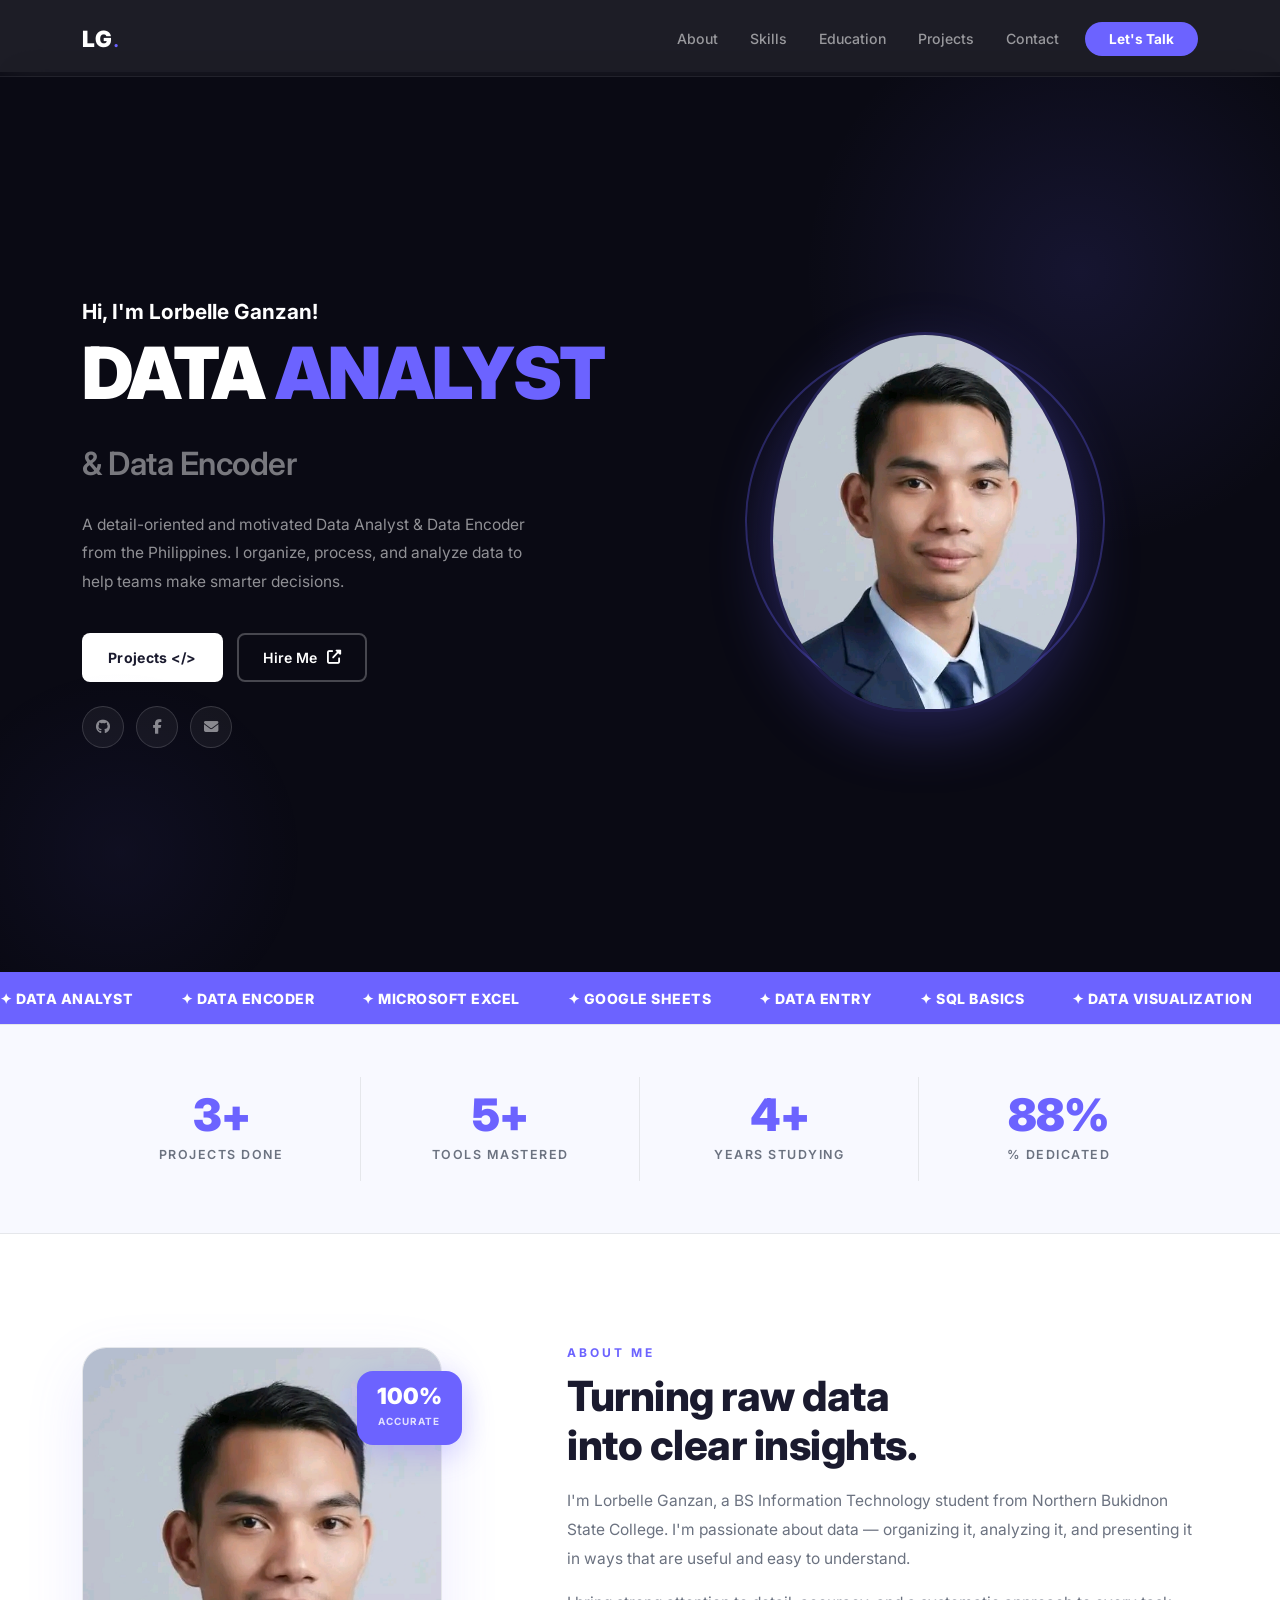
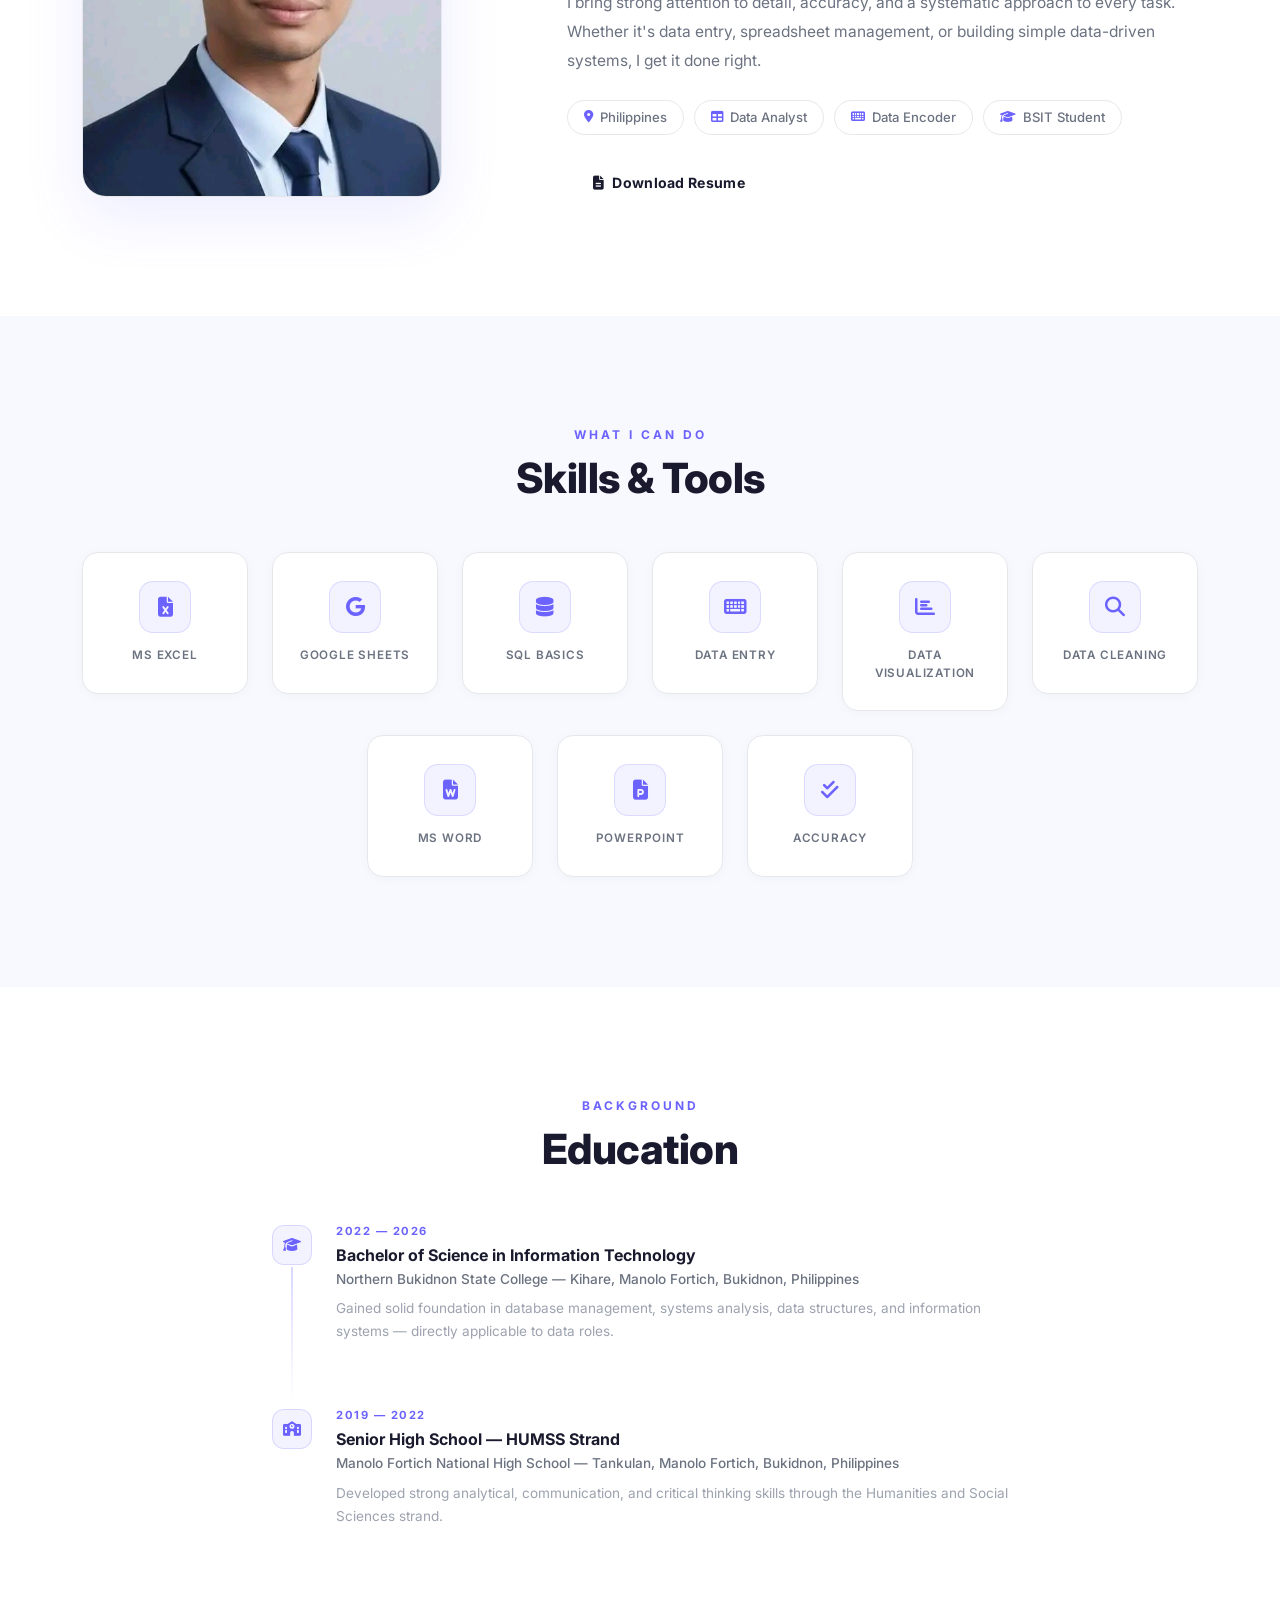
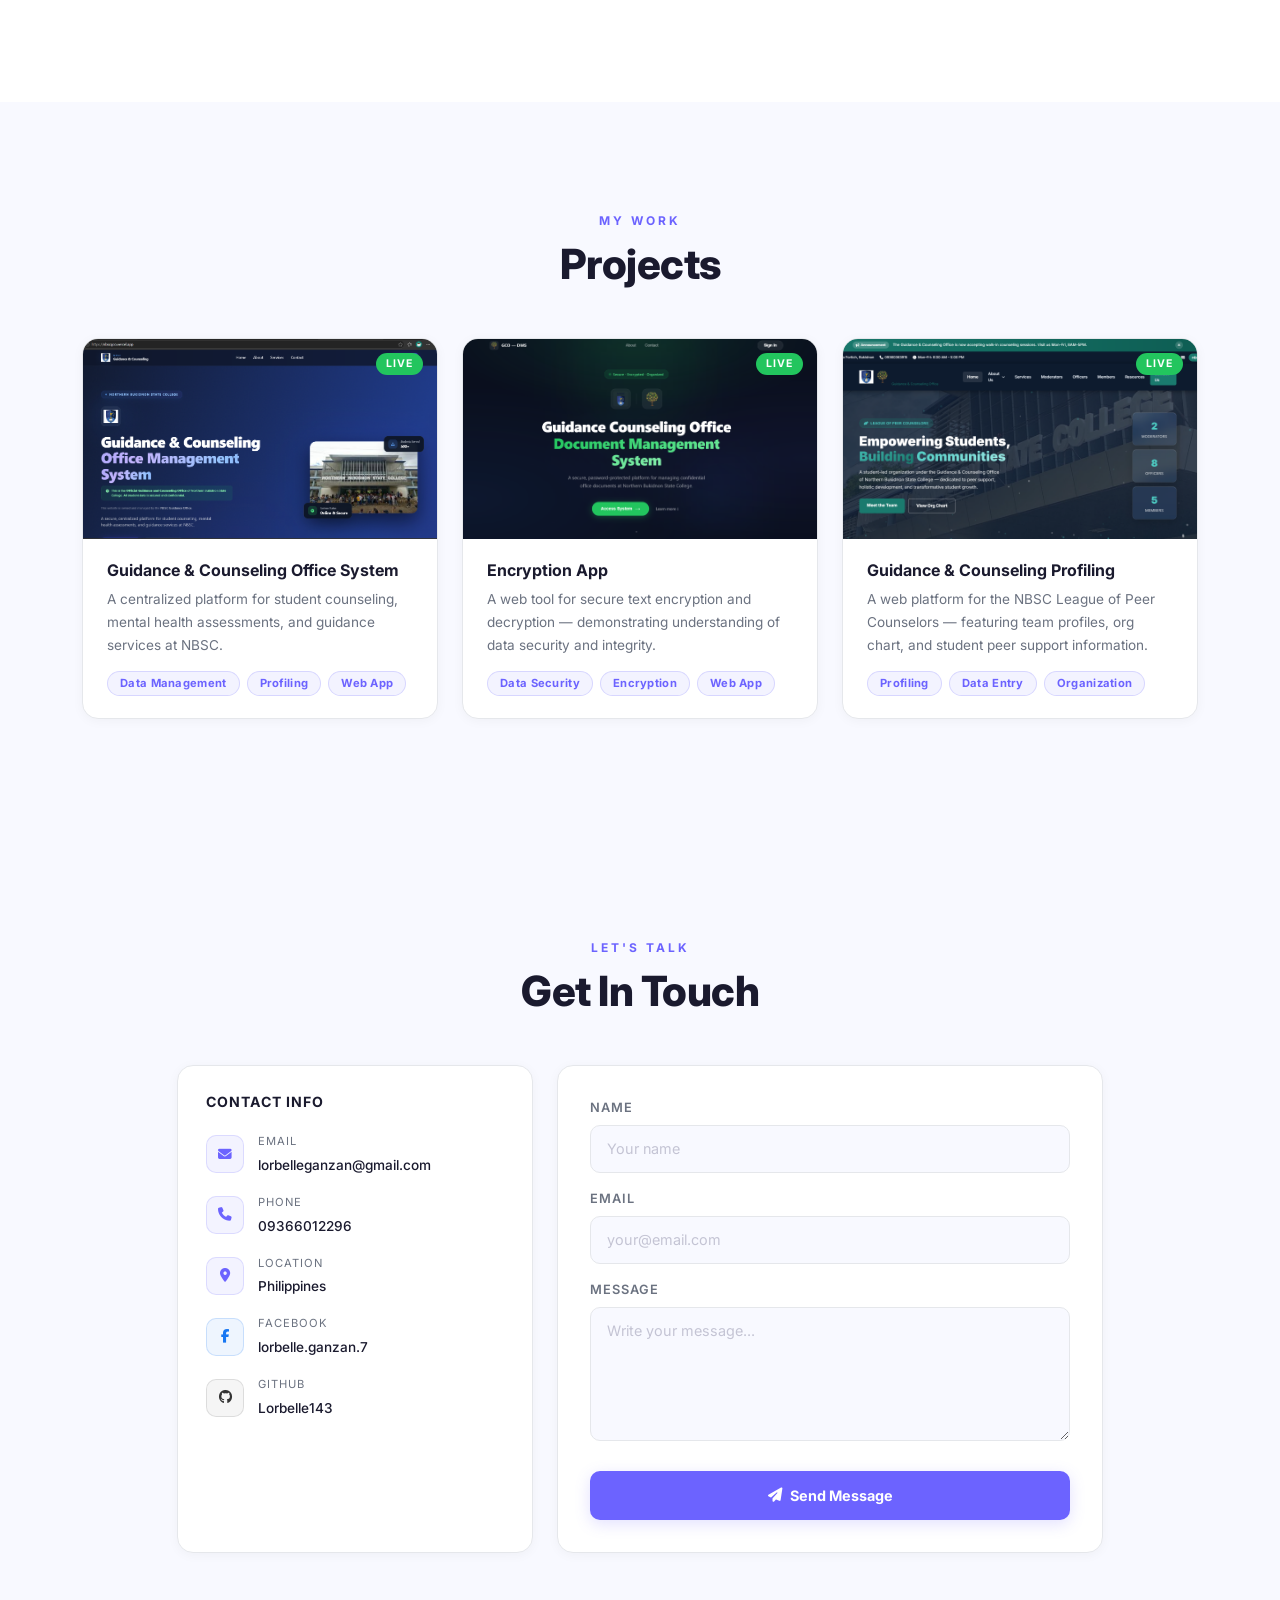
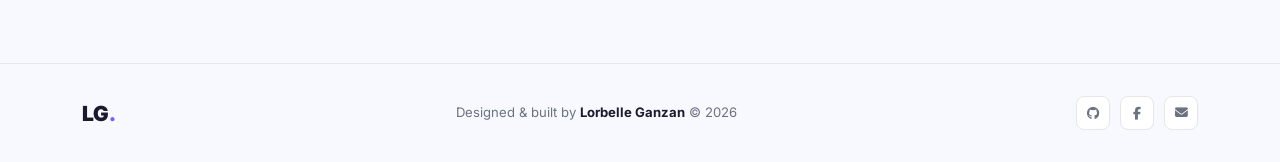
==== index.html @ 13c993ac "fix: add index.html to tracking" ====
<!DOCTYPE html>
<html lang="en">
<head>
  <meta charset="UTF-8">
  <meta name="viewport" content="width=device-width, initial-scale=1.0">
  <title>Lorbelle Ganzan | Data Analyst</title>
  <meta name="description" content="Portfolio of Lorbelle Ganzan — Data Analyst & Data Encoder from the Philippines. Turning raw data into meaningful insights.">

  <!-- OG / Social Preview -->
  <meta property="og:title" content="Lorbelle Ganzan | Data Analyst">
  <meta property="og:description" content="Data Analyst & Data Encoder from the Philippines. Turning raw data into meaningful insights.">
  <meta property="og:image" content="assets/profile.jpg">
  <meta property="og:url" content="https://lorbelleganzan.vercel.app">
  <meta property="og:type" content="website">

  <!-- Favicon -->
  <link rel="icon" type="image/svg+xml" href="assets/favicon.svg">

  <link href="https://cdn.jsdelivr.net/npm/bootstrap@5.3.2/dist/css/bootstrap.min.css" rel="stylesheet">
  <link href="https://unpkg.com/aos@2.3.1/dist/aos.css" rel="stylesheet">
  <link href="https://cdnjs.cloudflare.com/ajax/libs/font-awesome/6.5.0/css/all.min.css" rel="stylesheet">
  <link href="https://fonts.googleapis.com/css2?family=Inter:wght@300;400;500;600;700;800;900&display=swap" rel="stylesheet">
  <link rel="stylesheet" href="css/style.css">
</head>
<body>

<div id="scroll-progress"></div>

<!-- Navbar -->
<nav class="navbar navbar-expand-lg fixed-top">
  <div class="container">
    <a class="navbar-brand" href="#home">
      <span class="brand-lg">LG</span><span class="brand-dot">.</span>
    </a>
    <button class="navbar-toggler" type="button" data-bs-toggle="collapse" data-bs-target="#nav-menu">
      <span class="toggler-icon"></span>
      <span class="toggler-icon"></span>
      <span class="toggler-icon"></span>
    </button>
    <div class="collapse navbar-collapse" id="nav-menu">
      <ul class="navbar-nav ms-auto align-items-lg-center gap-1">
        <li class="nav-item"><a class="nav-link" href="#about">About</a></li>
        <li class="nav-item"><a class="nav-link" href="#skills">Skills</a></li>
        <li class="nav-item"><a class="nav-link" href="#education">Education</a></li>
        <li class="nav-item"><a class="nav-link" href="#projects">Projects</a></li>
        <li class="nav-item"><a class="nav-link" href="#contact">Contact</a></li>
        <li class="nav-item ms-lg-2">
          <a class="nav-cta" href="#contact">Let's Talk</a>
        </li>
      </ul>
    </div>
  </div>
</nav>

<!-- Hero -->
<header id="home" class="hero">
  <div class="container">
    <div class="row align-items-center min-vh-100">

      <div class="col-lg-6 hero-left" data-aos="fade-right" data-aos-duration="900">
        <p class="hero-greeting">Hi, I'm Lorbelle Ganzan!</p>
        <h1 class="hero-title">
          <span class="title-regular">DATA</span>
          <span class="title-accent"> ANALYST</span><br>
          <span class="title-sub">& Data Encoder</span>
        </h1>
        <p class="hero-desc">
          A detail-oriented and motivated Data Analyst & Data Encoder from the Philippines. I organize, process, and analyze data to help teams make smarter decisions.
        </p>
        <div class="hero-actions">
          <a href="#projects" class="btn-dark-custom">Projects &lt;/&gt;</a>
          <a href="#contact" class="btn-outline-custom">Hire Me <i class="fas fa-external-link-alt ms-1"></i></a>
        </div>
        <div class="hero-socials mt-4">
          <a href="https://github.com/Lorbelle143" target="_blank" rel="noopener noreferrer" title="GitHub"><i class="fab fa-github"></i></a>
          <a href="https://www.facebook.com/lorbelle.ganzan.7" target="_blank" rel="noopener noreferrer" title="Facebook"><i class="fab fa-facebook-f"></i></a>
          <a href="https://mail.google.com/mail/?view=cm&to=lorbelleganzan@gmail.com" target="_blank" rel="noopener noreferrer" title="Email"><i class="fas fa-envelope"></i></a>
        </div>
      </div>

      <div class="col-lg-6 hero-right" data-aos="fade-left" data-aos-duration="900" data-aos-delay="150">
        <div class="hero-photo-wrap">
          <div class="hero-photo-ring"></div>
          <img src="assets/profile.jpg" alt="Lorbelle Ganzan" class="hero-photo">
        </div>
      </div>

    </div>
  </div>
</header>

<!-- Ticker Strip -->
<div class="ticker-wrap">
  <div class="ticker-track">
    <span>✦ Data Analyst</span>
    <span>✦ Data Encoder</span>
    <span>✦ Microsoft Excel</span>
    <span>✦ Google Sheets</span>
    <span>✦ Data Entry</span>
    <span>✦ SQL Basics</span>
    <span>✦ Data Visualization</span>
    <span>✦ Attention to Detail</span>
    <span>✦ Data Analyst</span>
    <span>✦ Data Encoder</span>
    <span>✦ Microsoft Excel</span>
    <span>✦ Google Sheets</span>
    <span>✦ Data Entry</span>
    <span>✦ SQL Basics</span>
    <span>✦ Data Visualization</span>
    <span>✦ Attention to Detail</span>
  </div>
</div>

<!-- Stats -->
<section class="stats-bar">
  <div class="container">
    <div class="row g-0 justify-content-center">
      <div class="col-6 col-md-3 stat-item" data-aos="fade-up" data-aos-delay="0">
        <h3 class="stat-num" data-target="3">0</h3>
        <p>Projects Done</p>
      </div>
      <div class="col-6 col-md-3 stat-item" data-aos="fade-up" data-aos-delay="100">
        <h3 class="stat-num" data-target="5">0</h3>
        <p>Tools Mastered</p>
      </div>
      <div class="col-6 col-md-3 stat-item" data-aos="fade-up" data-aos-delay="200">
        <h3 class="stat-num" data-target="4">0</h3>
        <p>Years Studying</p>
      </div>
      <div class="col-6 col-md-3 stat-item" data-aos="fade-up" data-aos-delay="300">
        <h3 class="stat-num" data-target="100">0</h3>
        <p>% Dedicated</p>
      </div>
    </div>
  </div>
</section>

<!-- About -->
<section id="about" class="section">
  <div class="container">
    <div class="row align-items-center g-5">
      <div class="col-lg-5" data-aos="fade-right">
        <div class="about-img-wrap">
          <img src="assets/profile.jpg" alt="Lorbelle Ganzan" class="about-img">
          <div class="about-badge">
            <span class="badge-num">100%</span>
            <span class="badge-label">Accurate</span>
          </div>
        </div>
      </div>
      <div class="col-lg-7" data-aos="fade-left">
        <p class="section-eyebrow">About Me</p>
        <h2 class="section-heading">Turning raw data<br>into clear insights.</h2>
        <p class="section-text mt-3">
          I'm Lorbelle Ganzan, a BS Information Technology student from Northern Bukidnon State College. I'm passionate about data — organizing it, analyzing it, and presenting it in ways that are useful and easy to understand.
        </p>
        <p class="section-text">
          I bring strong attention to detail, accuracy, and a systematic approach to every task. Whether it's data entry, spreadsheet management, or building simple data-driven systems, I get it done right.
        </p>
        <div class="about-chips mt-4">
          <span class="chip"><i class="fas fa-map-marker-alt"></i> Philippines</span>
          <span class="chip"><i class="fas fa-table"></i> Data Analyst</span>
          <span class="chip"><i class="fas fa-keyboard"></i> Data Encoder</span>
          <span class="chip"><i class="fas fa-graduation-cap"></i> BSIT Student</span>
        </div>
        <div class="mt-4">
          <a href="assets/resume.pdf" download class="btn-dark-custom" style="display:inline-flex; align-items:center; gap:8px;">
            <i class="fas fa-file-alt"></i> Download Resume
          </a>
        </div>
      </div>
    </div>
  </div>
</section>

<!-- Skills -->
<section id="skills" class="section section-light">
  <div class="container">
    <div class="text-center mb-5" data-aos="fade-up">
      <p class="section-eyebrow">What I Can Do</p>
      <h2 class="section-heading">Skills & Tools</h2>
    </div>
    <div class="row g-4 justify-content-center">
      <div class="col-6 col-md-4 col-lg-2" data-aos="fade-up" data-aos-delay="0">
        <div class="skill-card">
          <div class="skill-icon-wrap"><i class="fas fa-file-excel"></i></div>
          <p>MS Excel</p>
        </div>
      </div>
      <div class="col-6 col-md-4 col-lg-2" data-aos="fade-up" data-aos-delay="70">
        <div class="skill-card">
          <div class="skill-icon-wrap"><i class="fab fa-google"></i></div>
          <p>Google Sheets</p>
        </div>
      </div>
      <div class="col-6 col-md-4 col-lg-2" data-aos="fade-up" data-aos-delay="140">
        <div class="skill-card">
          <div class="skill-icon-wrap"><i class="fas fa-database"></i></div>
          <p>SQL Basics</p>
        </div>
      </div>
      <div class="col-6 col-md-4 col-lg-2" data-aos="fade-up" data-aos-delay="210">
        <div class="skill-card">
          <div class="skill-icon-wrap"><i class="fas fa-keyboard"></i></div>
          <p>Data Entry</p>
        </div>
      </div>
      <div class="col-6 col-md-4 col-lg-2" data-aos="fade-up" data-aos-delay="280">
        <div class="skill-card">
          <div class="skill-icon-wrap"><i class="fas fa-chart-bar"></i></div>
          <p>Data Visualization</p>
        </div>
      </div>
      <div class="col-6 col-md-4 col-lg-2" data-aos="fade-up" data-aos-delay="350">
        <div class="skill-card">
          <div class="skill-icon-wrap"><i class="fas fa-search"></i></div>
          <p>Data Cleaning</p>
        </div>
      </div>
      <div class="col-6 col-md-4 col-lg-2" data-aos="fade-up" data-aos-delay="420">
        <div class="skill-card">
          <div class="skill-icon-wrap"><i class="fas fa-file-word"></i></div>
          <p>MS Word</p>
        </div>
      </div>
      <div class="col-6 col-md-4 col-lg-2" data-aos="fade-up" data-aos-delay="490">
        <div class="skill-card">
          <div class="skill-icon-wrap"><i class="fas fa-file-powerpoint"></i></div>
          <p>PowerPoint</p>
        </div>
      </div>
      <div class="col-6 col-md-4 col-lg-2" data-aos="fade-up" data-aos-delay="560">
        <div class="skill-card">
          <div class="skill-icon-wrap"><i class="fas fa-check-double"></i></div>
          <p>Accuracy</p>
        </div>
      </div>
    </div>
  </div>
</section>

<!-- Education -->
<section id="education" class="section">
  <div class="container">
    <div class="text-center mb-5" data-aos="fade-up">
      <p class="section-eyebrow">Background</p>
      <h2 class="section-heading">Education</h2>
    </div>
    <div class="row justify-content-center">
      <div class="col-lg-8">

        <div class="edu-item" data-aos="fade-up" data-aos-delay="0">
          <div class="edu-icon"><i class="fas fa-graduation-cap"></i></div>
          <div class="edu-body">
            <span class="edu-year">2022 — 2026</span>
            <h5 class="edu-degree">Bachelor of Science in Information Technology</h5>
            <p class="edu-school">Northern Bukidnon State College — Kihare, Manolo Fortich, Bukidnon, Philippines</p>
            <p class="edu-desc">Gained solid foundation in database management, systems analysis, data structures, and information systems — directly applicable to data roles.</p>
          </div>
        </div>

        <div class="edu-item" data-aos="fade-up" data-aos-delay="100">
          <div class="edu-icon"><i class="fas fa-school"></i></div>
          <div class="edu-body">
            <span class="edu-year">2019 — 2022</span>
            <h5 class="edu-degree">Senior High School — HUMSS Strand</h5>
            <p class="edu-school">Manolo Fortich National High School — Tankulan, Manolo Fortich, Bukidnon, Philippines</p>
            <p class="edu-desc">Developed strong analytical, communication, and critical thinking skills through the Humanities and Social Sciences strand.</p>
          </div>
        </div>

      </div>
    </div>
  </div>
</section>

<!-- Projects -->
<section id="projects" class="section section-light">
  <div class="container">
    <div class="text-center mb-5" data-aos="fade-up">
      <p class="section-eyebrow">My Work</p>
      <h2 class="section-heading">Projects</h2>
    </div>
    <div class="row g-4 justify-content-center">

      <div class="col-md-6 col-lg-4" data-aos="fade-up" data-aos-delay="100">
        <div class="project-card">
          <div class="project-img-wrap">
            <img src="assets/landingpage.png" alt="Guidance & Counseling System" class="project-img">
            <div class="project-overlay">
              <a href="https://nbscgco.vercel.app" target="_blank" rel="noopener noreferrer" class="project-link">
                <i class="fas fa-external-link-alt me-2"></i>Live Demo
              </a>
            </div>
            <span class="project-live">Live</span>
          </div>
          <div class="project-info">
            <h5>Guidance & Counseling Office System</h5>
            <p>A centralized platform for student counseling, mental health assessments, and guidance services at NBSC.</p>
            <div class="project-tags">
              <span>Data Management</span><span>Profiling</span><span>Web App</span>
            </div>
          </div>
        </div>
      </div>

      <div class="col-md-6 col-lg-4" data-aos="fade-up" data-aos-delay="200">
        <div class="project-card">
          <div class="project-img-wrap">
            <img src="assets/encryption12.vercel.app.png" alt="Encryption App" class="project-img">
            <div class="project-overlay">
              <a href="https://encryption12.vercel.app" target="_blank" rel="noopener noreferrer" class="project-link">
                <i class="fas fa-external-link-alt me-2"></i>Live Demo
              </a>
            </div>
            <span class="project-live">Live</span>
          </div>
          <div class="project-info">
            <h5>Encryption App</h5>
            <p>A web tool for secure text encryption and decryption — demonstrating understanding of data security and integrity.</p>
            <div class="project-tags">
              <span>Data Security</span><span>Encryption</span><span>Web App</span>
            </div>
          </div>
        </div>
      </div>

      <div class="col-md-6 col-lg-4" data-aos="fade-up" data-aos-delay="300">
        <div class="project-card">
          <div class="project-img-wrap">
            <img src="assets/guidanceprofilings.vercel.app.png" alt="Guidance Profiling" class="project-img">
            <div class="project-overlay">
              <a href="https://guidanceprofilings.vercel.app" target="_blank" rel="noopener noreferrer" class="project-link">
                <i class="fas fa-external-link-alt me-2"></i>Live Demo
              </a>
            </div>
            <span class="project-live">Live</span>
          </div>
          <div class="project-info">
            <h5>Guidance & Counseling Profiling</h5>
            <p>A web platform for the NBSC League of Peer Counselors — featuring team profiles, org chart, and student peer support information.</p>
            <div class="project-tags">
              <span>Profiling</span><span>Data Entry</span><span>Organization</span>
            </div>
          </div>
        </div>
      </div>

    </div>
  </div>
</section>

<!-- Contact -->
<section id="contact" class="section section-light">
  <div class="container">
    <div class="text-center mb-5" data-aos="fade-up">
      <p class="section-eyebrow">Let's Talk</p>
      <h2 class="section-heading">Get In Touch</h2>
    </div>
    <div class="row justify-content-center g-4">

      <div class="col-md-4" data-aos="fade-right">
        <div class="contact-card">
          <h6 class="contact-card-title">Contact Info</h6>
          <div class="contact-item">
            <div class="contact-icon"><i class="fas fa-envelope"></i></div>
            <div>
              <p class="contact-label">Email</p>
              <a href="https://mail.google.com/mail/?view=cm&to=lorbelleganzan@gmail.com" target="_blank" rel="noopener noreferrer" class="contact-val">lorbelleganzan@gmail.com</a>
            </div>
          </div>
          <div class="contact-item">
            <div class="contact-icon"><i class="fas fa-phone"></i></div>
            <div>
              <p class="contact-label">Phone</p>
              <a href="tel:09366012296" class="contact-val">09366012296</a>
            </div>
          </div>
          <div class="contact-item">
            <div class="contact-icon"><i class="fas fa-map-marker-alt"></i></div>
            <div>
              <p class="contact-label">Location</p>
              <span class="contact-val">Philippines</span>
            </div>
          </div>
          <div class="contact-item">
            <div class="contact-icon ci-fb"><i class="fab fa-facebook-f"></i></div>
            <div>
              <p class="contact-label">Facebook</p>
              <a href="https://www.facebook.com/lorbelle.ganzan.7" target="_blank" rel="noopener noreferrer" class="contact-val">lorbelle.ganzan.7</a>
            </div>
          </div>
          <div class="contact-item">
            <div class="contact-icon ci-gh"><i class="fab fa-github"></i></div>
            <div>
              <p class="contact-label">GitHub</p>
              <a href="https://github.com/Lorbelle143" target="_blank" rel="noopener noreferrer" class="contact-val">Lorbelle143</a>
            </div>
          </div>
        </div>
      </div>

      <div class="col-md-6" data-aos="fade-left">
        <form id="contactForm" class="contact-form" action="https://formspree.io/f/mvzwvnay" method="POST">
          <div class="form-group mb-3">
            <label>Name</label>
            <input type="text" name="name" placeholder="Your name" required>
          </div>
          <div class="form-group mb-3">
            <label>Email</label>
            <input type="email" name="email" placeholder="your@email.com" required>
          </div>
          <div class="form-group mb-4">
            <label>Message</label>
            <textarea name="message" rows="5" placeholder="Write your message..." required></textarea>
          </div>
          <button type="submit" id="submitBtn">
            <i class="fas fa-paper-plane me-2"></i>Send Message
          </button>
        </form>
      </div>

    </div>
  </div>
</section>

<!-- Footer -->
<footer>
  <div class="container">
    <div class="footer-inner">
      <span class="footer-brand">LG<span>.</span></span>
      <p>Designed & built by <strong>Lorbelle Ganzan</strong> &copy; 2026</p>
      <div class="footer-socials">
        <a href="https://github.com/Lorbelle143" target="_blank" rel="noopener noreferrer"><i class="fab fa-github"></i></a>
        <a href="https://www.facebook.com/lorbelle.ganzan.7" target="_blank" rel="noopener noreferrer"><i class="fab fa-facebook-f"></i></a>
        <a href="https://mail.google.com/mail/?view=cm&to=lorbelleganzan@gmail.com" target="_blank" rel="noopener noreferrer"><i class="fas fa-envelope"></i></a>
      </div>
    </div>
  </div>
</footer>

<script src="https://cdn.jsdelivr.net/npm/bootstrap@5.3.2/dist/js/bootstrap.bundle.min.js"></script>
<script src="https://unpkg.com/aos@2.3.1/dist/aos.js"></script>
<script src="css/js/main.js"></script>
</body>
</html>
---- css/style.css ----
/* ===== BASE ===== */
*, *::before, *::after { box-sizing: border-box; margin: 0; padding: 0; }

:root {
  --accent: #6c63ff;
  --accent-dark: #5a52d5;
  --accent-light: rgba(108,99,255,0.08);
  --bg: #ffffff;
  --bg-light: #f8f9ff;
  --bg-card: #ffffff;
  --text: #1a1a2e;
  --muted: #6b7280;
  --border: #e5e7eb;
  --font: 'Inter', 'Segoe UI', sans-serif;
}

html { scroll-behavior: smooth; }

body {
  font-family: var(--font);
  background: var(--bg);
  color: var(--text);
  overflow-x: hidden;
  padding-top: 72px;
}

/* ===== SCROLL PROGRESS ===== */
#scroll-progress {
  position: fixed; top: 0; left: 0;
  height: 3px; width: 0%;
  background: linear-gradient(90deg, var(--accent), #a78bfa);
  z-index: 99999;
  transition: width 0.08s linear;
}

/* ===== NAVBAR ===== */
.navbar {
  background: rgba(10,10,20,0.92);
  backdrop-filter: blur(20px);
  border-bottom: 1px solid rgba(255,255,255,0.07);
  padding: 14px 0;
  transition: all 0.3s;
}
.navbar-brand { text-decoration: none; }
.brand-lg { font-size: 1.4rem; font-weight: 900; color: #fff; letter-spacing: 1px; }
.brand-dot { color: var(--accent); font-size: 1.6rem; }

.nav-link {
  color: rgba(255,255,255,0.55) !important;
  font-size: 0.88rem; font-weight: 500;
  padding: 6px 14px !important;
  border-radius: 8px; transition: all 0.25s;
}
.nav-link:hover, .nav-link.active {
  color: #fff !important;
  background: rgba(255,255,255,0.07);
}

.nav-cta {
  background: var(--accent);
  color: #fff !important;
  font-size: 0.85rem; font-weight: 700;
  padding: 9px 24px; border-radius: 50px;
  text-decoration: none; transition: all 0.25s;
}
.nav-cta:hover {
  background: var(--accent-dark);
  transform: translateY(-1px);
  box-shadow: 0 6px 20px rgba(108,99,255,0.4);
}

.navbar-toggler {
  border: none; background: none; padding: 4px;
  display: flex; flex-direction: column; gap: 5px;
}
.toggler-icon {
  display: block; width: 22px; height: 2px;
  background: #fff; border-radius: 2px; transition: all 0.3s;
}
.navbar-toggler:focus { box-shadow: none; }

/* ===== HERO ===== */
.hero {
  min-height: 100vh;
  display: flex; align-items: center;
  background: #0a0a14;
  position: relative; overflow: hidden;
}

.hero::before {
  content: '';
  position: absolute;
  top: -100px; right: -100px;
  width: 600px; height: 600px;
  border-radius: 50%;
  background: radial-gradient(circle, rgba(108,99,255,0.12) 0%, transparent 65%);
  pointer-events: none;
}

.hero::after {
  content: '';
  position: absolute;
  bottom: -80px; left: -80px;
  width: 400px; height: 400px;
  border-radius: 50%;
  background: radial-gradient(circle, rgba(108,99,255,0.06) 0%, transparent 65%);
  pointer-events: none;
}

.hero-left { padding-right: 2rem; }

.hero-greeting {
  font-size: 1.3rem; font-weight: 700;
  color: #fff; margin-bottom: 8px;
}

.hero-title {
  font-size: clamp(2.8rem, 6vw, 4.5rem);
  font-weight: 900; line-height: 1.05;
  letter-spacing: -2px; margin-bottom: 24px;
}
.title-regular { color: #fff; }
.title-accent { color: var(--accent); }
.title-sub {
  font-size: clamp(1.4rem, 3vw, 2rem);
  font-weight: 600; color: rgba(255,255,255,0.45);
  letter-spacing: -0.5px;
}

.hero-desc {
  font-size: 0.97rem; color: rgba(255,255,255,0.55);
  line-height: 1.85; max-width: 460px;
  margin-bottom: 36px;
}

.hero-actions { display: flex; gap: 14px; flex-wrap: wrap; }

.btn-dark-custom {
  background: #fff;
  color: var(--text); font-weight: 700;
  font-size: 0.88rem; padding: 13px 26px;
  border-radius: 8px; text-decoration: none;
  display: inline-flex; align-items: center;
  transition: all 0.25s; letter-spacing: 0.3px;
}
.btn-dark-custom:hover {
  background: #e8e8ff; color: var(--accent);
  transform: translateY(-2px);
  box-shadow: 0 8px 24px rgba(255,255,255,0.15);
}

.btn-outline-custom {
  background: transparent;
  color: #fff; font-weight: 600;
  font-size: 0.88rem; padding: 12px 24px;
  border-radius: 8px; text-decoration: none;
  border: 2px solid rgba(255,255,255,0.25);
  display: inline-flex; align-items: center; gap: 6px;
  transition: all 0.25s;
}
.btn-outline-custom:hover {
  border-color: var(--accent); color: var(--accent);
  background: rgba(108,99,255,0.1); transform: translateY(-2px);
}

.hero-socials { display: flex; gap: 12px; }
.hero-socials a {
  width: 42px; height: 42px;
  border: 1.5px solid rgba(255,255,255,0.15); border-radius: 50%;
  display: flex; align-items: center; justify-content: center;
  color: rgba(255,255,255,0.5); font-size: 0.9rem;
  text-decoration: none; transition: all 0.25s;
  background: rgba(255,255,255,0.05);
}
.hero-socials a:hover {
  border-color: var(--accent); color: var(--accent);
  background: rgba(108,99,255,0.15); transform: translateY(-2px);
}

/* Hero Photo */
.hero-right {
  display: flex; justify-content: center; align-items: center;
}
.hero-photo-wrap {
  position: relative;
  width: 400px; height: 420px;
  display: flex; justify-content: center; align-items: center;
}
.hero-photo-ring {
  position: absolute;
  width: 360px; height: 360px;
  border-radius: 50%;
  background: radial-gradient(circle, rgba(108,99,255,0.18) 0%, rgba(108,99,255,0.05) 60%, transparent 80%);
  border: 2px solid rgba(108,99,255,0.3);
  z-index: 0;
  animation: ringPulse 3s ease-in-out infinite;
}
@keyframes ringPulse {
  0%,100% { transform: scale(1); opacity: 1; }
  50% { transform: scale(1.03); opacity: 0.7; }
}
.hero-photo {
  width: 310px; height: 380px;
  object-fit: cover; object-position: top center;
  border-radius: 50% 50% 45% 45% / 55% 55% 45% 45%;
  position: relative; z-index: 1;
  box-shadow: 0 20px 60px rgba(108,99,255,0.25);
  border: 3px solid rgba(108,99,255,0.25);
}

/* ===== TICKER ===== */
.ticker-wrap {
  background: var(--accent);
  overflow: hidden; padding: 14px 0;
  white-space: nowrap;
  position: relative; z-index: 2;
}
.ticker-track {
  display: inline-flex; gap: 48px;
  animation: ticker 28s linear infinite;
}
.ticker-track span {
  color: #fff; font-weight: 800;
  font-size: 0.88rem; letter-spacing: 0.5px;
  text-transform: uppercase;
}
@keyframes ticker {
  0% { transform: translateX(0); }
  100% { transform: translateX(-50%); }
}

/* ===== STATS ===== */
.stats-bar {
  background: var(--bg-light);
  border-top: 1px solid var(--border);
  border-bottom: 1px solid var(--border);
  padding: 52px 0;
}
.stat-item {
  text-align: center; padding: 16px 24px;
  border-right: 1px solid var(--border);
}
.stat-item:last-child { border-right: none; }
.stat-num {
  font-size: 2.8rem; font-weight: 900;
  color: var(--accent); line-height: 1;
  margin-bottom: 8px; letter-spacing: -1px;
}
.stat-item p {
  color: var(--muted); font-size: 0.78rem;
  text-transform: uppercase; letter-spacing: 1.5px;
  margin: 0; font-weight: 600;
}

/* ===== SECTIONS ===== */
.section { padding: 110px 0; background: #fff; }
.section-light { background: var(--bg-light); }

.section-eyebrow {
  font-size: 0.75rem; font-weight: 700;
  text-transform: uppercase; letter-spacing: 3px;
  color: var(--accent); margin-bottom: 10px;
}
.section-heading {
  font-size: clamp(1.8rem, 3.5vw, 2.6rem);
  font-weight: 800; color: var(--text);
  line-height: 1.2; letter-spacing: -0.5px;
}
.section-text { color: var(--muted); line-height: 1.85; font-size: 0.97rem; }

/* ===== ABOUT ===== */
.about-img-wrap { position: relative; display: inline-block; overflow: visible; }
.about-img {
  width: 100%; max-width: 380px; height: 450px;
  object-fit: cover; object-position: top center;
  border-radius: 24px; display: block;
  box-shadow: 0 20px 60px rgba(108,99,255,0.12);
  border: 1px solid var(--border);
}
.about-badge {
  position: absolute; top: 24px; right: -20px;
  background: var(--accent); border-radius: 16px;
  padding: 14px 20px; text-align: center;
  box-shadow: 0 8px 30px rgba(108,99,255,0.3);
}
.badge-num { display: block; font-size: 1.4rem; font-weight: 900; color: #fff; line-height: 1; }
.badge-label { font-size: 0.62rem; font-weight: 700; color: rgba(255,255,255,0.8); text-transform: uppercase; letter-spacing: 1px; }

.about-chips { display: flex; flex-wrap: wrap; gap: 10px; }
.chip {
  background: #fff; border: 1.5px solid var(--border);
  color: var(--muted); font-size: 0.82rem; font-weight: 500;
  padding: 7px 16px; border-radius: 50px;
  display: flex; align-items: center; gap: 7px;
  transition: all 0.25s;
}
.chip:hover { border-color: var(--accent); color: var(--accent); background: var(--accent-light); }
.chip i { color: var(--accent); font-size: 0.78rem; }

/* ===== SKILLS ===== */
.skill-card {
  background: #fff;
  border: 1.5px solid var(--border);
  border-radius: 16px; padding: 28px 16px;
  text-align: center; transition: all 0.3s;
  cursor: default;
  box-shadow: 0 2px 12px rgba(0,0,0,0.03);
}
.skill-card:hover {
  border-color: var(--accent);
  background: var(--accent-light);
  transform: translateY(-5px);
  box-shadow: 0 14px 36px rgba(108,99,255,0.1);
}
.skill-icon-wrap {
  width: 52px; height: 52px;
  background: var(--accent-light);
  border: 1px solid rgba(108,99,255,0.18);
  border-radius: 14px;
  display: flex; align-items: center; justify-content: center;
  margin: 0 auto 14px;
  font-size: 1.25rem; color: var(--accent);
  transition: all 0.3s;
}
.skill-card:hover .skill-icon-wrap { background: rgba(108,99,255,0.15); transform: scale(1.1); }
.skill-card p {
  color: var(--muted); font-size: 0.73rem; font-weight: 600;
  text-transform: uppercase; letter-spacing: 0.8px; margin: 0;
}

/* ===== EDUCATION ===== */
.edu-item {
  display: flex; gap: 24px;
  margin-bottom: 32px; position: relative; padding-bottom: 32px;
}
.edu-item:not(:last-child)::after {
  content: ''; position: absolute;
  left: 19px; top: 44px; width: 2px;
  height: calc(100% - 16px);
  background: linear-gradient(180deg, rgba(108,99,255,0.25), transparent);
}
.edu-icon {
  width: 40px; height: 40px; flex-shrink: 0;
  background: var(--accent-light);
  border: 1px solid rgba(108,99,255,0.2);
  border-radius: 12px;
  display: flex; align-items: center; justify-content: center;
  color: var(--accent); font-size: 0.9rem; margin-top: 2px;
}
.edu-body { flex: 1; }
.edu-year {
  font-size: 0.7rem; font-weight: 700;
  text-transform: uppercase; letter-spacing: 1.5px;
  color: var(--accent); margin-bottom: 6px; display: block;
}
.edu-degree { color: var(--text); font-weight: 700; font-size: 1rem; margin-bottom: 4px; }
.edu-school { color: var(--muted); font-size: 0.85rem; font-weight: 500; margin-bottom: 8px; }
.edu-desc { color: #9ca3af; font-size: 0.85rem; line-height: 1.7; margin: 0; }

/* ===== PROJECTS ===== */
.project-card {
  background: #fff;
  border: 1.5px solid var(--border);
  border-radius: 16px; overflow: hidden;
  transition: all 0.35s;
  box-shadow: 0 2px 12px rgba(0,0,0,0.04);
}
.project-card:hover {
  border-color: var(--accent);
  transform: translateY(-6px);
  box-shadow: 0 24px 60px rgba(108,99,255,0.12);
}
.project-img-wrap { position: relative; overflow: hidden; height: 200px; }
.project-img { width: 100%; height: 100%; object-fit: cover; transition: transform 0.5s; }
.project-card:hover .project-img { transform: scale(1.05); }
.project-overlay {
  position: absolute; inset: 0;
  background: rgba(108,99,255,0.88);
  display: flex; align-items: center; justify-content: center;
  opacity: 0; transition: opacity 0.3s;
}
.project-card:hover .project-overlay { opacity: 1; }
.project-link {
  background: #fff; color: var(--accent);
  font-weight: 700; font-size: 0.85rem;
  padding: 10px 22px; border-radius: 50px;
  text-decoration: none; display: inline-flex;
  align-items: center; transition: all 0.2s;
}
.project-link:hover { background: var(--accent); color: #fff; }
.project-live {
  position: absolute; top: 14px; right: 14px;
  background: #22c55e; color: #fff;
  font-size: 0.66rem; font-weight: 700;
  padding: 3px 10px; border-radius: 50px;
  text-transform: uppercase; letter-spacing: 1px;
}
.project-info { padding: 22px 24px; }
.project-info h5 { color: var(--text); font-weight: 700; font-size: 1rem; margin-bottom: 8px; }
.project-info p { color: var(--muted); font-size: 0.85rem; line-height: 1.7; margin-bottom: 14px; }
.project-tags { display: flex; flex-wrap: wrap; gap: 7px; }
.project-tags span {
  background: var(--accent-light); color: var(--accent);
  border: 1px solid rgba(108,99,255,0.2);
  border-radius: 50px; padding: 3px 12px;
  font-size: 0.7rem; font-weight: 700; letter-spacing: 0.3px;
}

/* ===== CONTACT ===== */
.contact-card {
  background: #fff;
  border: 1.5px solid var(--border);
  border-radius: 16px; padding: 28px; height: 100%;
  box-shadow: 0 2px 12px rgba(0,0,0,0.04);
}
.contact-card-title {
  color: var(--text); font-weight: 700;
  font-size: 0.88rem; margin-bottom: 22px;
  text-transform: uppercase; letter-spacing: 1px;
}
.contact-item { display: flex; align-items: center; gap: 14px; margin-bottom: 18px; }
.contact-icon {
  width: 38px; height: 38px; flex-shrink: 0;
  background: var(--accent-light);
  border: 1px solid rgba(108,99,255,0.18);
  border-radius: 10px;
  display: flex; align-items: center; justify-content: center;
  color: var(--accent); font-size: 0.85rem;
}
.ci-fb { background: rgba(24,119,242,0.07) !important; border-color: rgba(24,119,242,0.18) !important; color: #1877f2 !important; }
.ci-gh { background: rgba(0,0,0,0.04) !important; border-color: rgba(0,0,0,0.1) !important; color: #333 !important; }
.contact-label { color: var(--muted); font-size: 0.7rem; text-transform: uppercase; letter-spacing: 1px; margin: 0 0 2px; }
.contact-val { color: var(--text); font-size: 0.85rem; font-weight: 500; text-decoration: none; transition: color 0.2s; }
.contact-val:hover { color: var(--accent); }

.contact-form {
  background: #fff;
  border: 1.5px solid var(--border);
  border-radius: 16px; padding: 32px;
  box-shadow: 0 2px 12px rgba(0,0,0,0.04);
}
.contact-form label {
  display: block; color: var(--muted);
  font-size: 0.8rem; font-weight: 600;
  text-transform: uppercase; letter-spacing: 1px; margin-bottom: 8px;
}
.contact-form input,
.contact-form textarea {
  width: 100%; background: var(--bg-light);
  border: 1.5px solid var(--border);
  color: var(--text); border-radius: 10px;
  padding: 12px 16px; font-family: var(--font);
  font-size: 0.9rem; transition: all 0.25s; outline: none;
}
.contact-form input:focus,
.contact-form textarea:focus {
  border-color: var(--accent);
  background: #fff;
  box-shadow: 0 0 0 3px rgba(108,99,255,0.08);
}
.contact-form input::placeholder,
.contact-form textarea::placeholder { color: #c4c4d4; }
.contact-form textarea { resize: vertical; }
.contact-form button {
  width: 100%; background: var(--accent);
  color: #fff; font-weight: 700;
  font-size: 0.9rem; padding: 14px;
  border: none; border-radius: 10px;
  cursor: pointer; transition: all 0.3s;
  display: flex; align-items: center; justify-content: center;
  box-shadow: 0 4px 16px rgba(108,99,255,0.2);
}
.contact-form button:hover {
  background: var(--accent-dark);
  transform: translateY(-2px);
  box-shadow: 0 8px 28px rgba(108,99,255,0.3);
}

/* ===== FOOTER ===== */
footer {
  background: var(--bg-light);
  border-top: 1px solid var(--border);
  padding: 32px 0;
}
.footer-inner {
  display: flex; align-items: center;
  justify-content: space-between; flex-wrap: wrap; gap: 16px;
}
.footer-brand { font-size: 1.3rem; font-weight: 900; color: var(--text); }
.footer-brand span { color: var(--accent); }
footer p { color: var(--muted); font-size: 0.82rem; margin: 0; }
footer p strong { color: var(--text); }
.footer-socials { display: flex; gap: 10px; }
.footer-socials a {
  width: 34px; height: 34px;
  border: 1.5px solid var(--border); border-radius: 8px;
  display: flex; align-items: center; justify-content: center;
  color: var(--muted); font-size: 0.8rem;
  text-decoration: none; transition: all 0.25s;
  background: #fff;
}
.footer-socials a:hover { border-color: var(--accent); color: var(--accent); background: var(--accent-light); }

/* ===== RESPONSIVE ===== */
@media (max-width: 991px) {
  .hero-photo-wrap { width: 320px; height: 340px; }
  .hero-photo { width: 250px; height: 300px; }
  .hero-photo-ring { width: 290px; height: 290px; }
}

@media (max-width: 768px) {
  body { padding-top: 64px; }
  .section { padding: 72px 0; }

  .hero .row { flex-direction: column-reverse; padding: 40px 0 80px; }
  .hero-left { text-align: center; padding-right: 0; }
  .hero-title { font-size: 2.8rem; }
  .hero-desc { margin: 0 auto 28px; color: rgba(255,255,255,0.55); }
  .hero-actions { justify-content: center; }
  .hero-socials { justify-content: center; }
  .hero-actions .btn-dark-custom,
  .hero-actions .btn-outline-custom { width: 100%; justify-content: center; }

  .hero-photo-wrap { width: 240px; height: 260px; margin-bottom: 20px; }
  .hero-photo { width: 190px; height: 230px; }
  .hero-photo-ring { width: 220px; height: 220px; }

  .about-img { max-width: 280px; height: 320px; margin: 0 auto; display: block; }
  .about-badge { right: 10px; top: 10px; }

  .stat-item { border-right: none; border-bottom: 1px solid var(--border); }
  .stat-item:last-child { border-bottom: none; }

  .contact-form { padding: 20px; }
  .contact-card { padding: 20px; }

  .footer-inner { flex-direction: column; text-align: center; }
}

@media (max-width: 480px) {
  .hero-title { font-size: 2.2rem; }
  .section-heading { font-size: 1.6rem; }
  .stat-num { font-size: 2.1rem; }
  .ticker-track span { font-size: 0.78rem; }
}
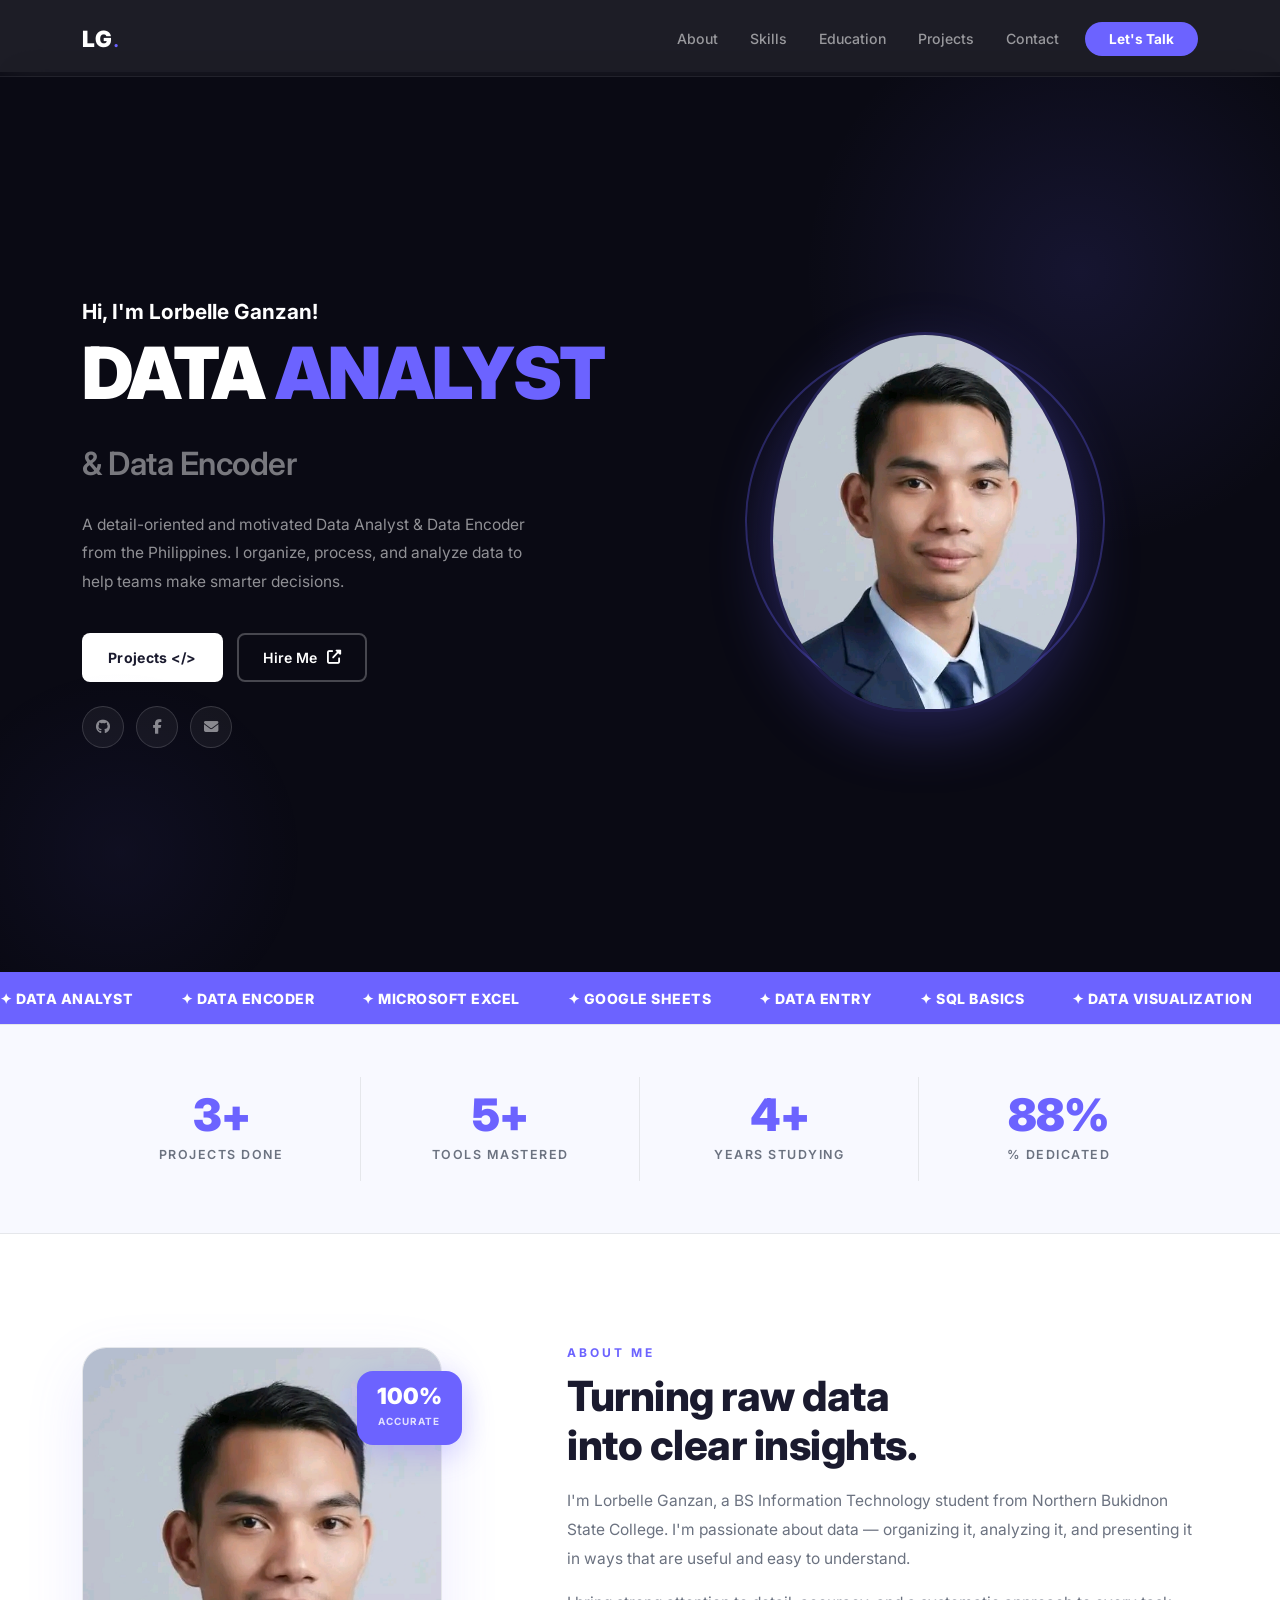
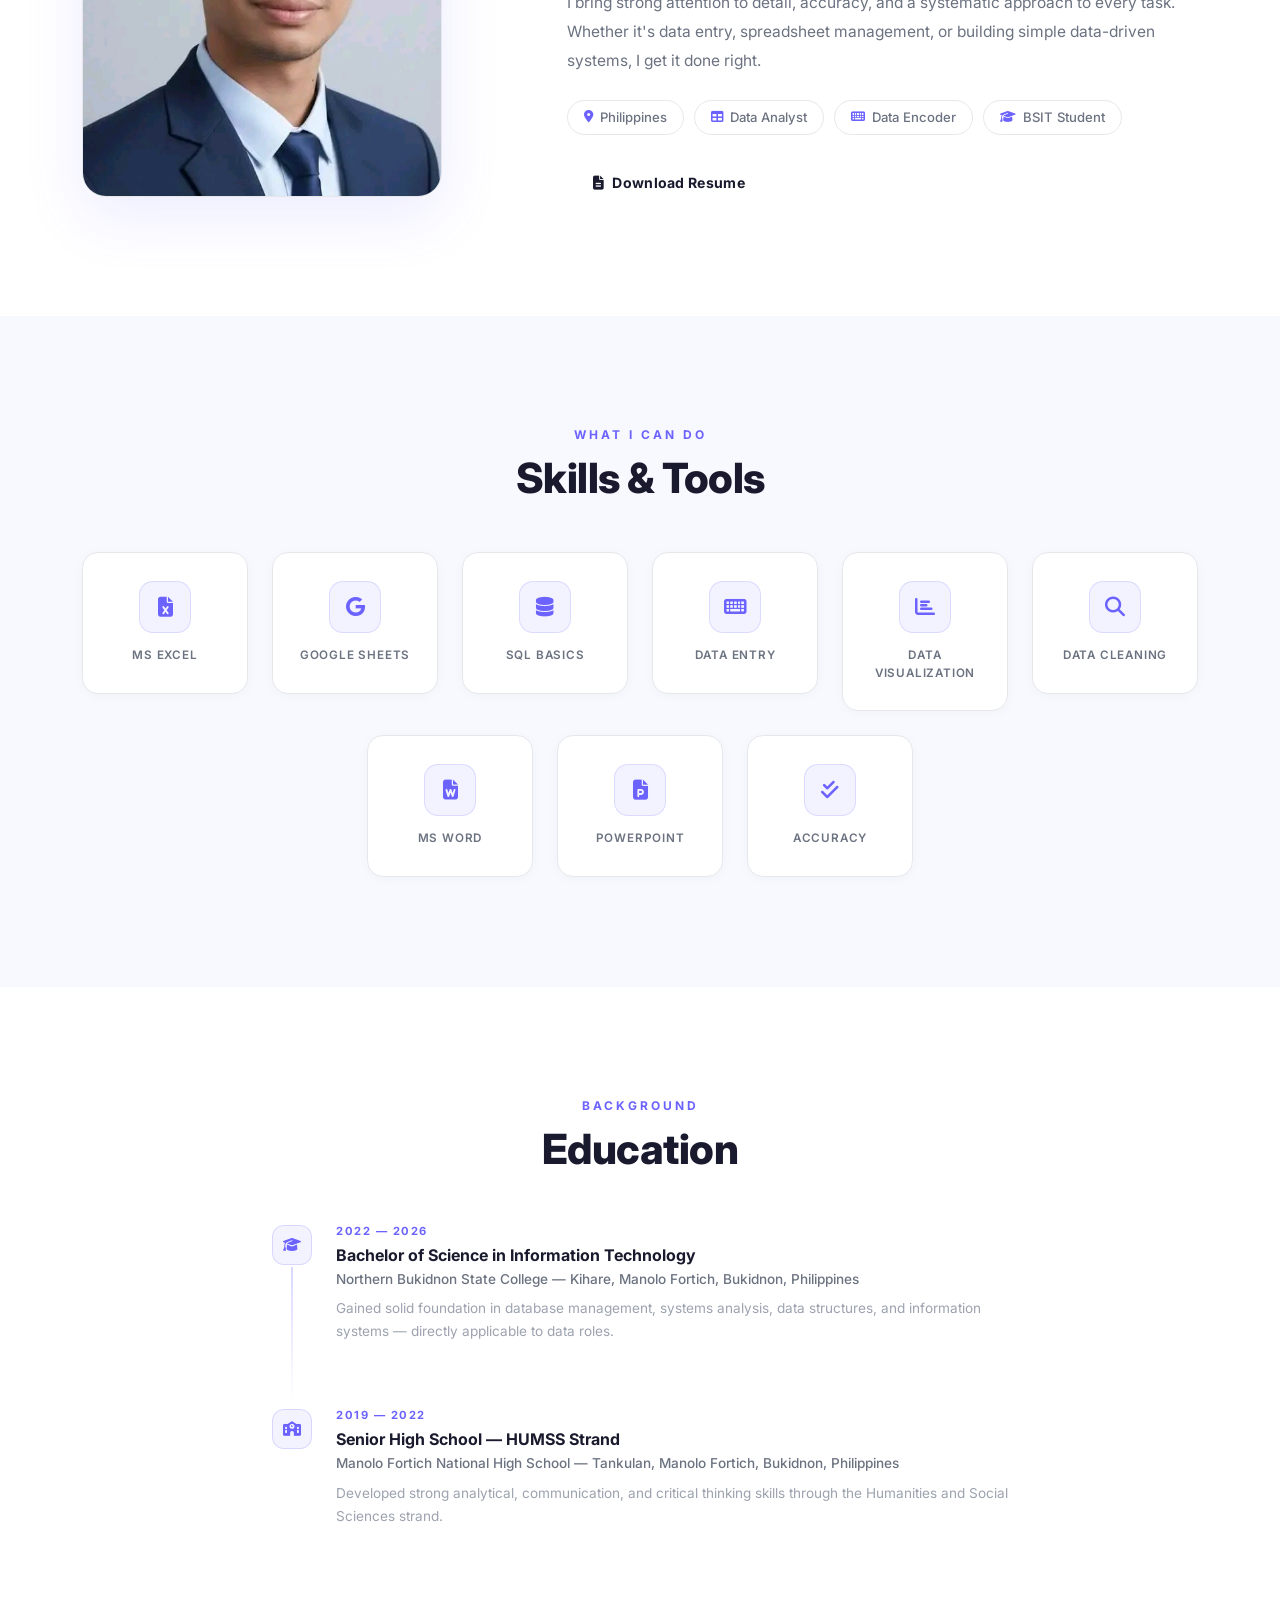
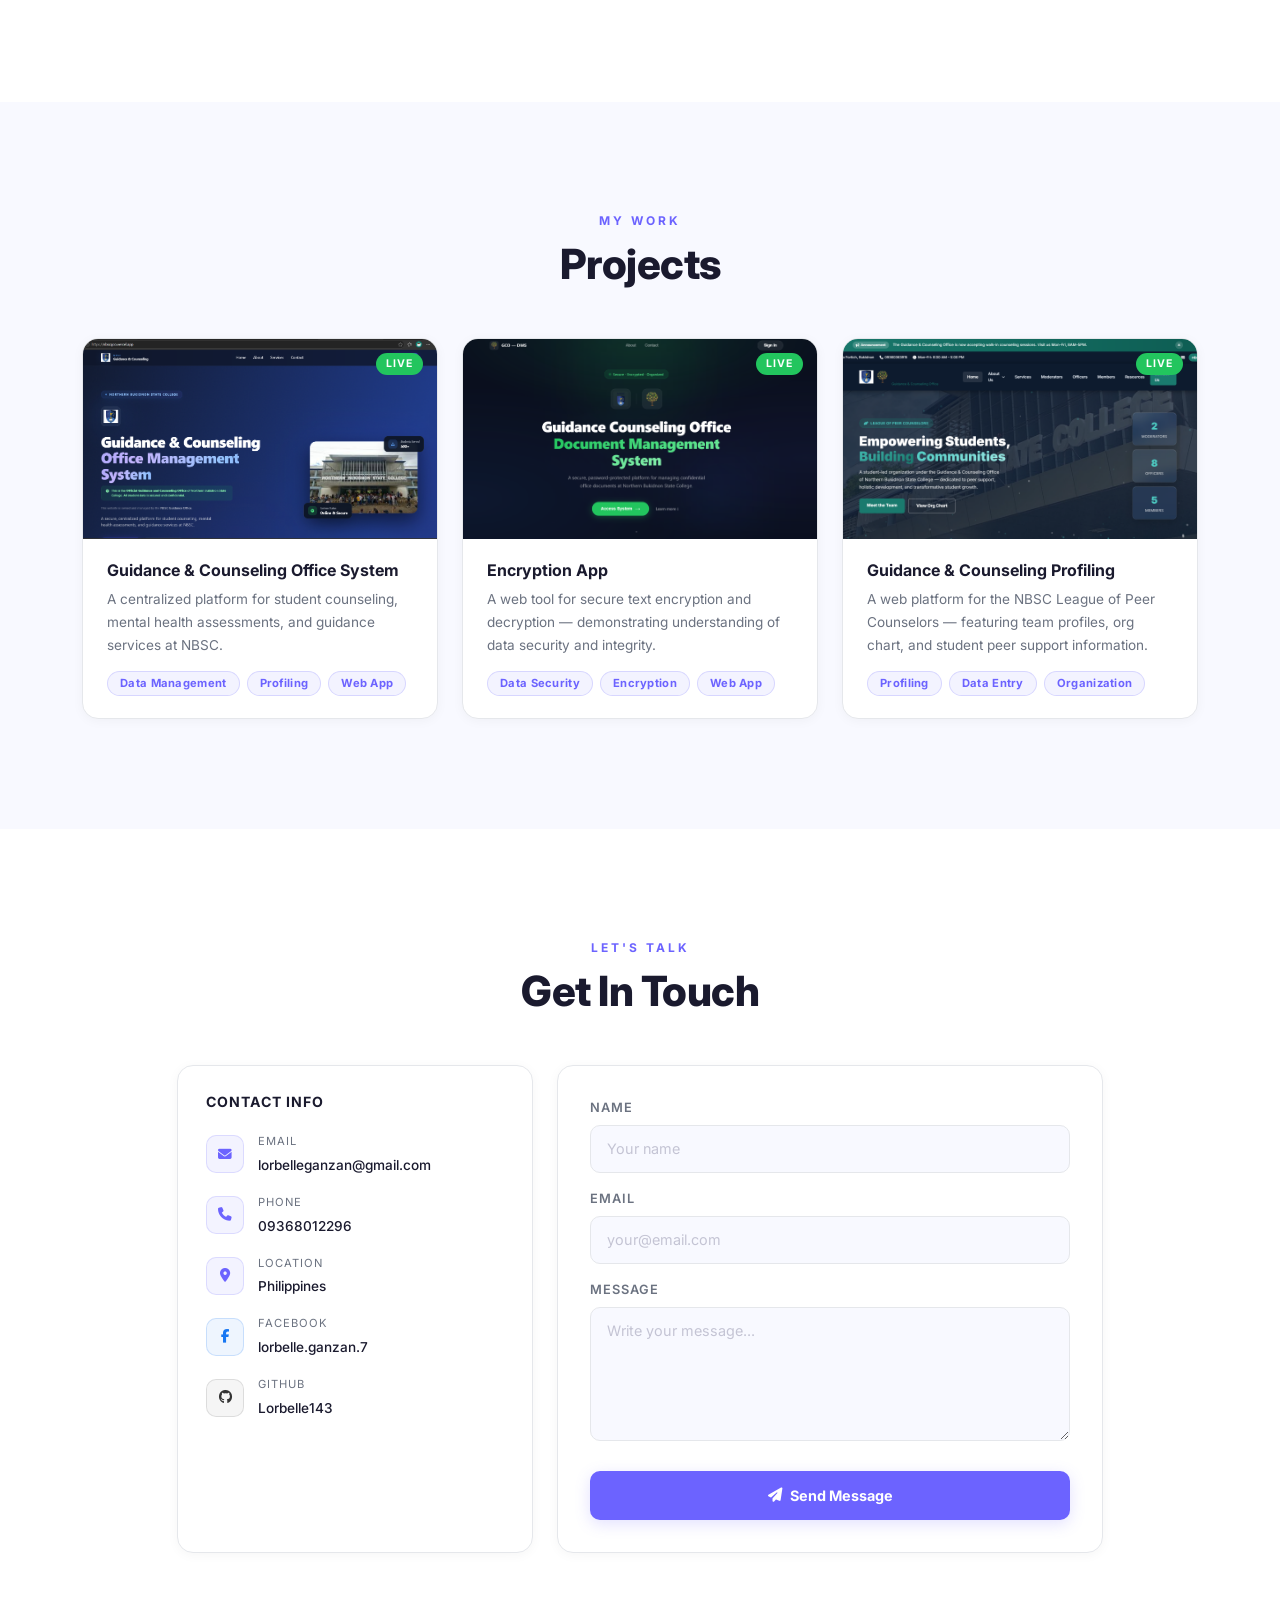
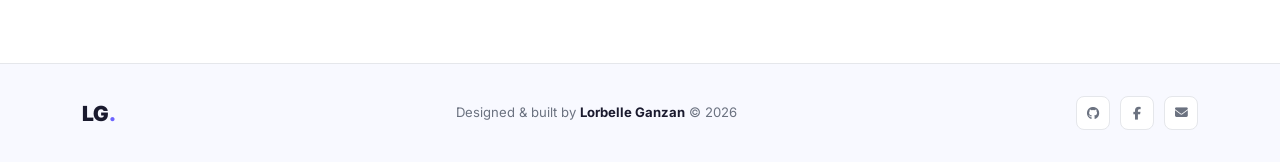
==== commit 2a01c997: "fix: correct phone number" ====
--- a/index.html
+++ b/index.html
@@ -9,7 +9,7 @@
   <!-- OG / Social Preview -->
   <meta property="og:title" content="Lorbelle Ganzan | Data Analyst">
   <meta property="og:description" content="Data Analyst & Data Encoder from the Philippines. Turning raw data into meaningful insights.">
-  <meta property="og:image" content="assets/profile.jpg">
+  <meta property="og:image" content="https://lorbelleganzan.vercel.app/assets/profile.jpg">
   <meta property="og:url" content="https://lorbelleganzan.vercel.app">
   <meta property="og:type" content="website">
 
@@ -351,7 +351,7 @@
 </section>
 
 <!-- Contact -->
-<section id="contact" class="section section-light">
+<section id="contact" class="section">
   <div class="container">
     <div class="text-center mb-5" data-aos="fade-up">
       <p class="section-eyebrow">Let's Talk</p>
@@ -373,7 +373,7 @@
             <div class="contact-icon"><i class="fas fa-phone"></i></div>
             <div>
               <p class="contact-label">Phone</p>
-              <a href="tel:09366012296" class="contact-val">09366012296</a>
+              <a href="tel:09368012296" class="contact-val">09368012296</a>
             </div>
           </div>
           <div class="contact-item">
--- a/css/style.css
+++ b/css/style.css
@@ -255,6 +255,7 @@
 /* ===== SECTIONS ===== */
 .section { padding: 110px 0; background: #fff; }
 .section-light { background: var(--bg-light); }
+.section-white { background: #fff; }
 
 .section-eyebrow {
   font-size: 0.75rem; font-weight: 700;
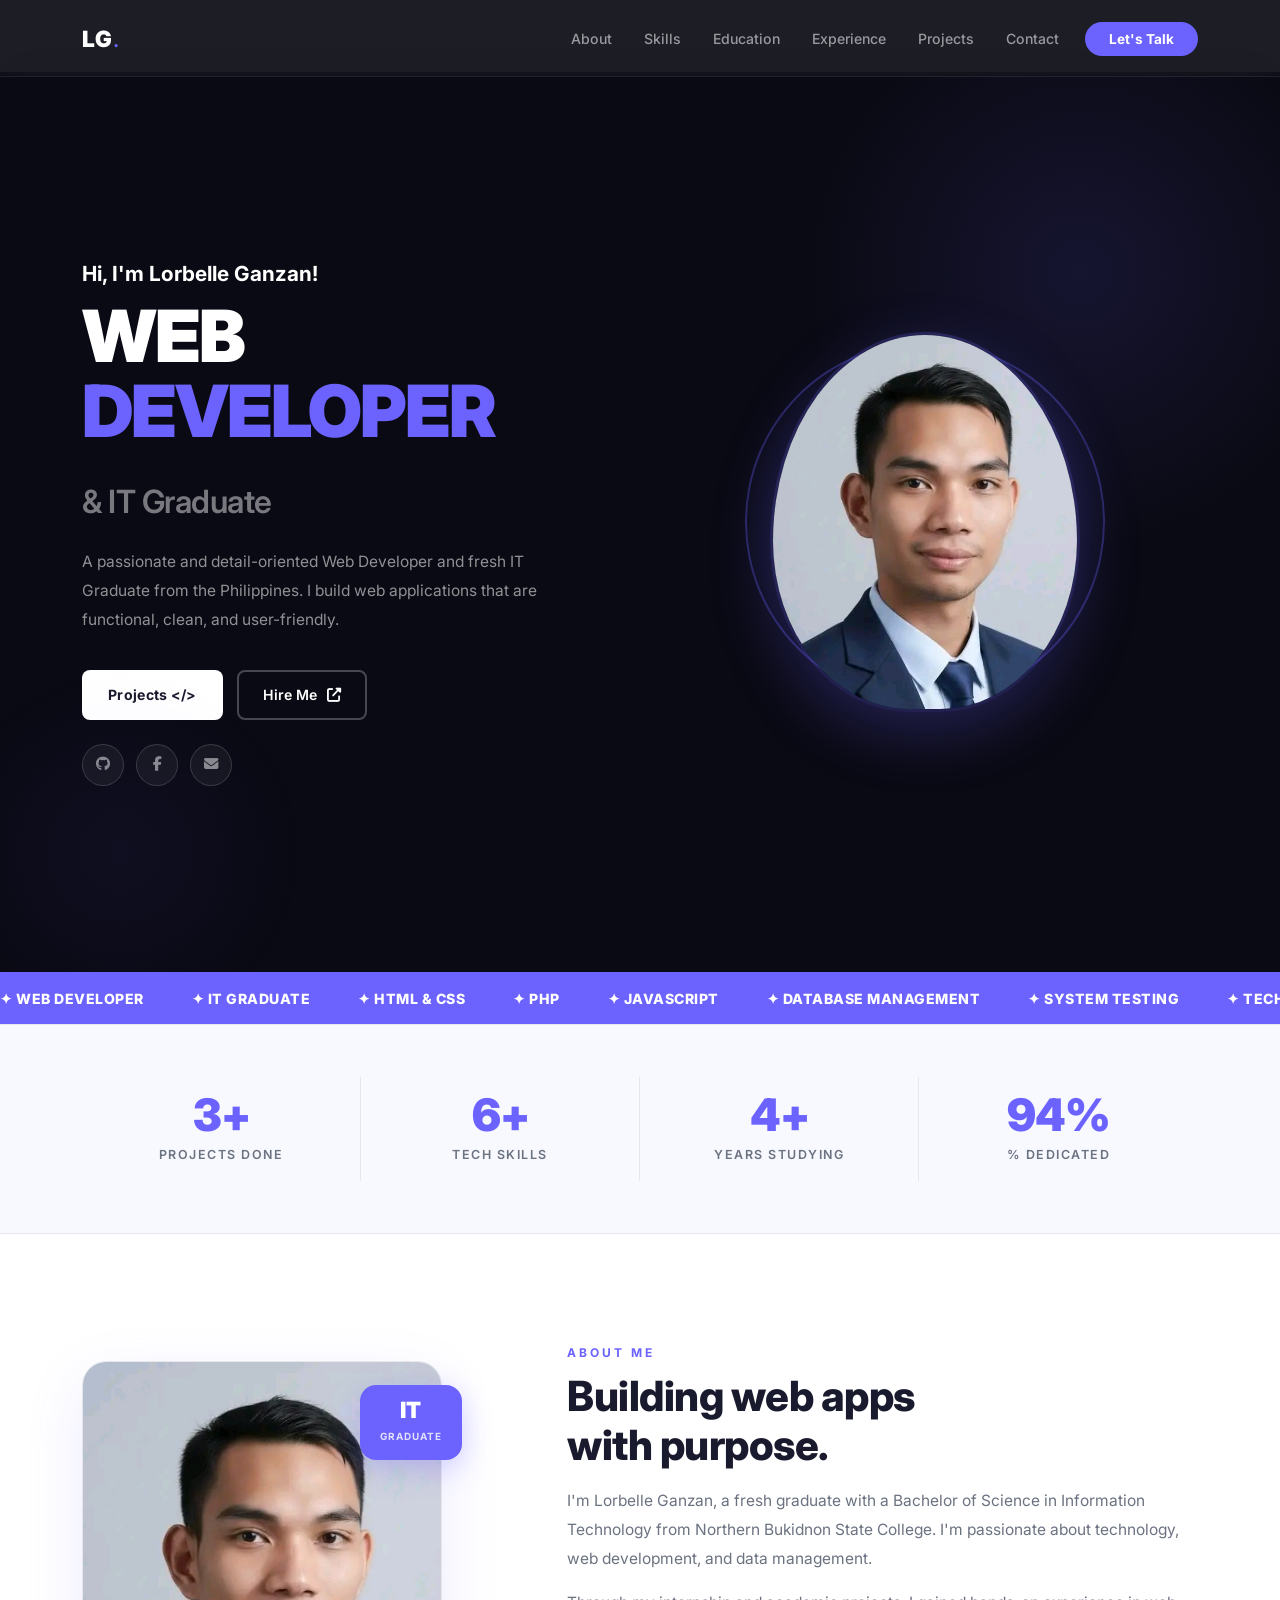
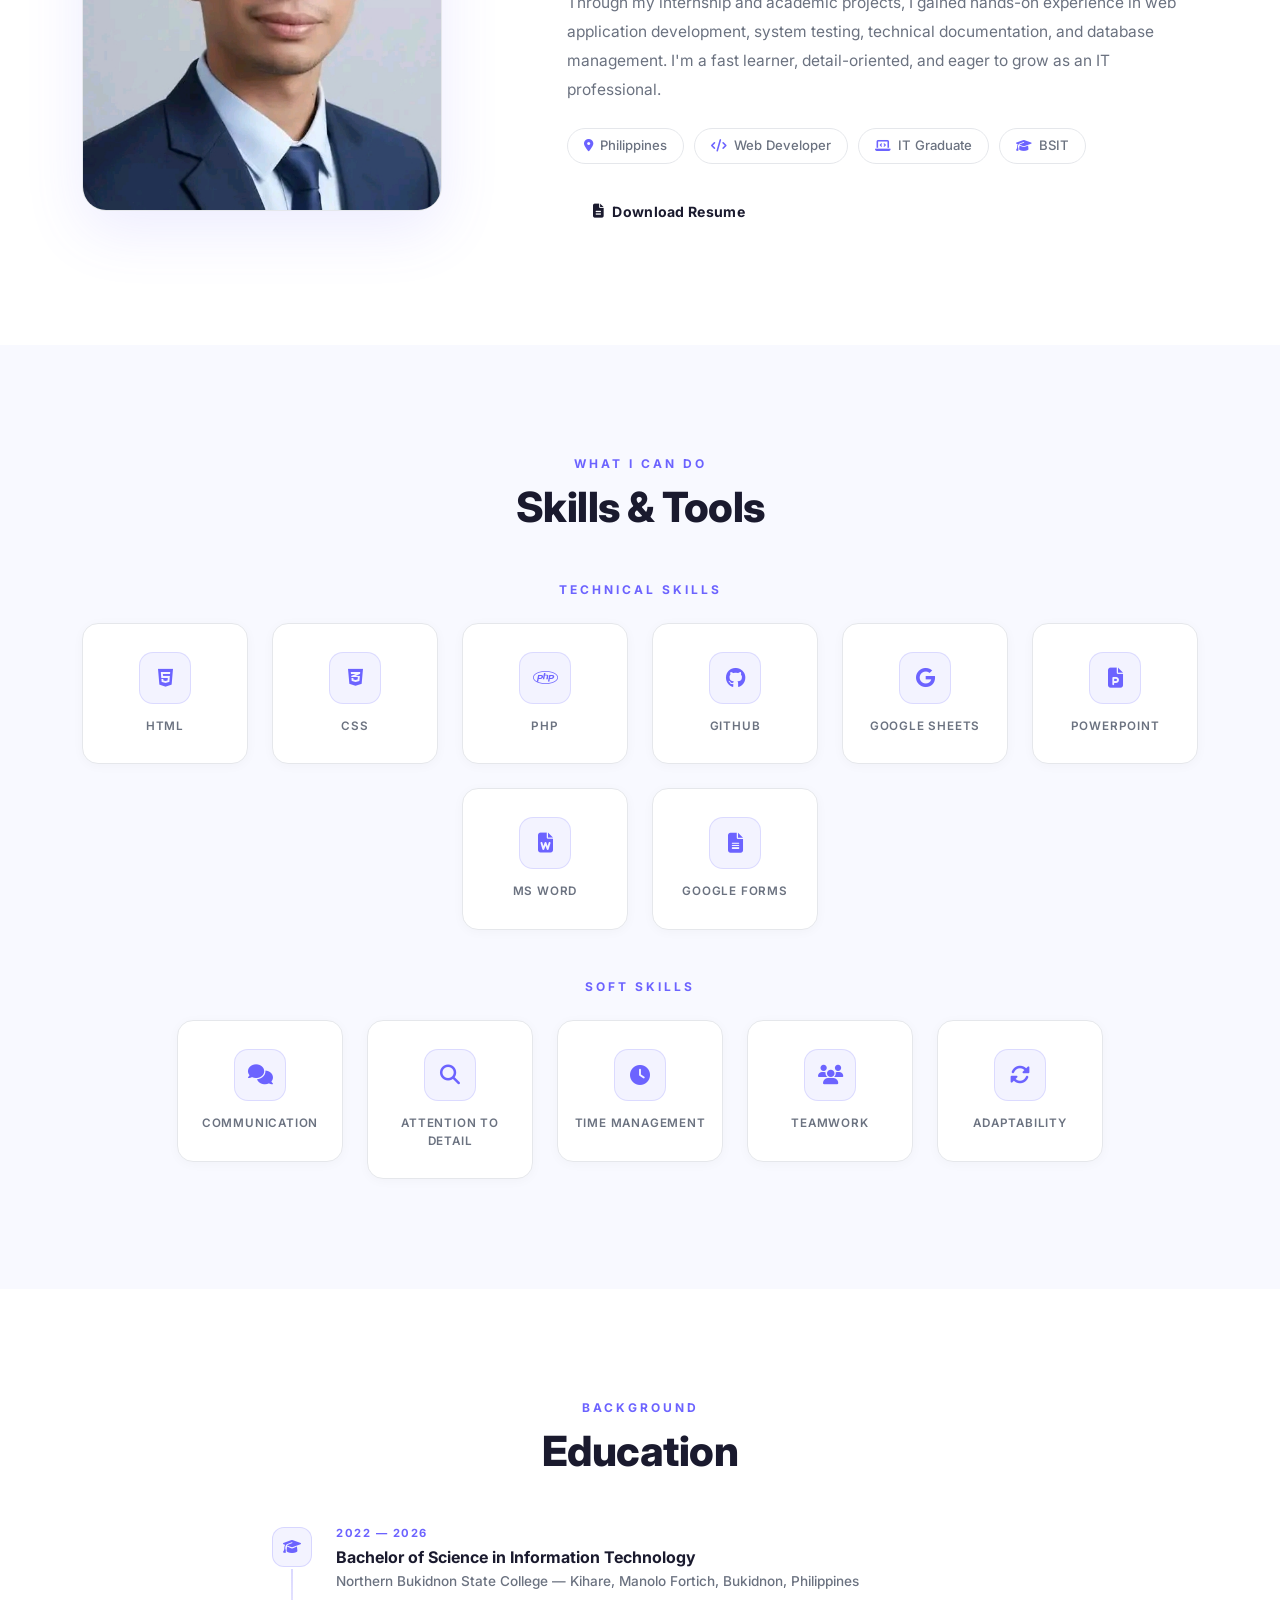
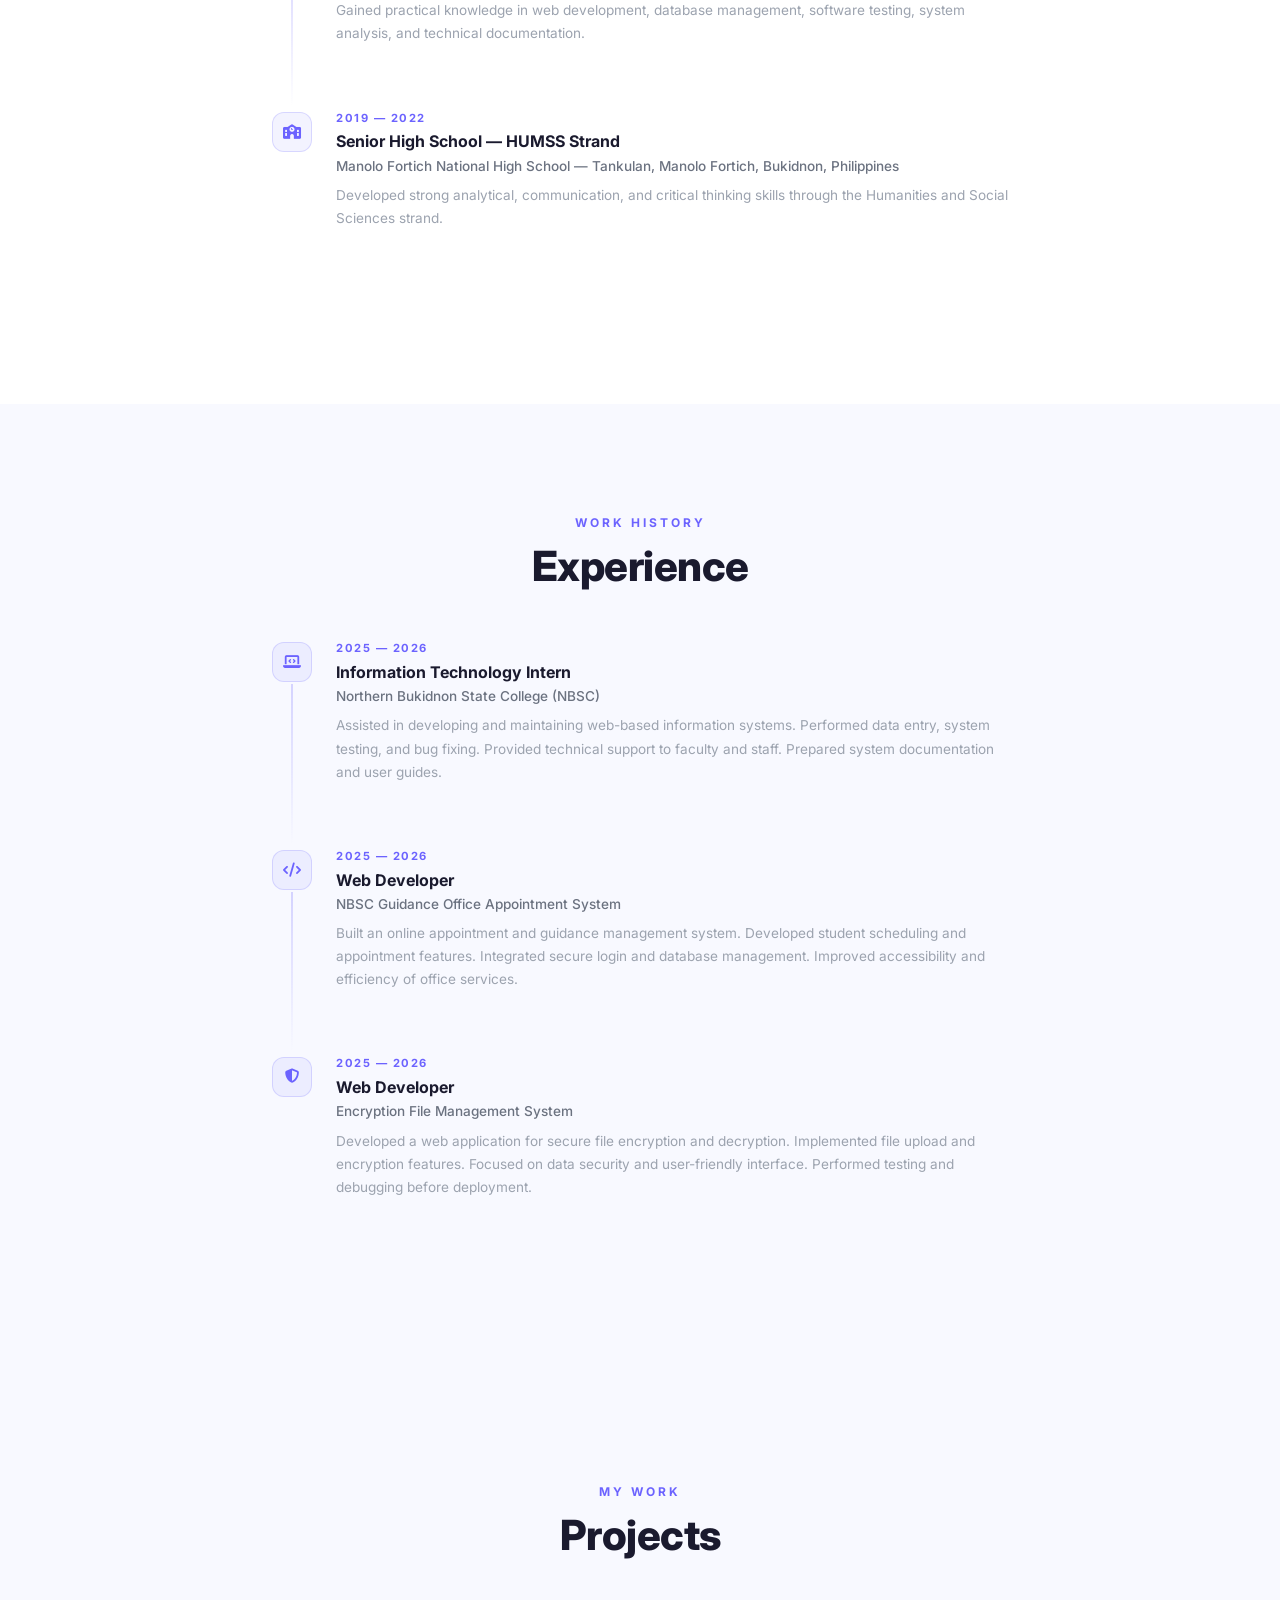
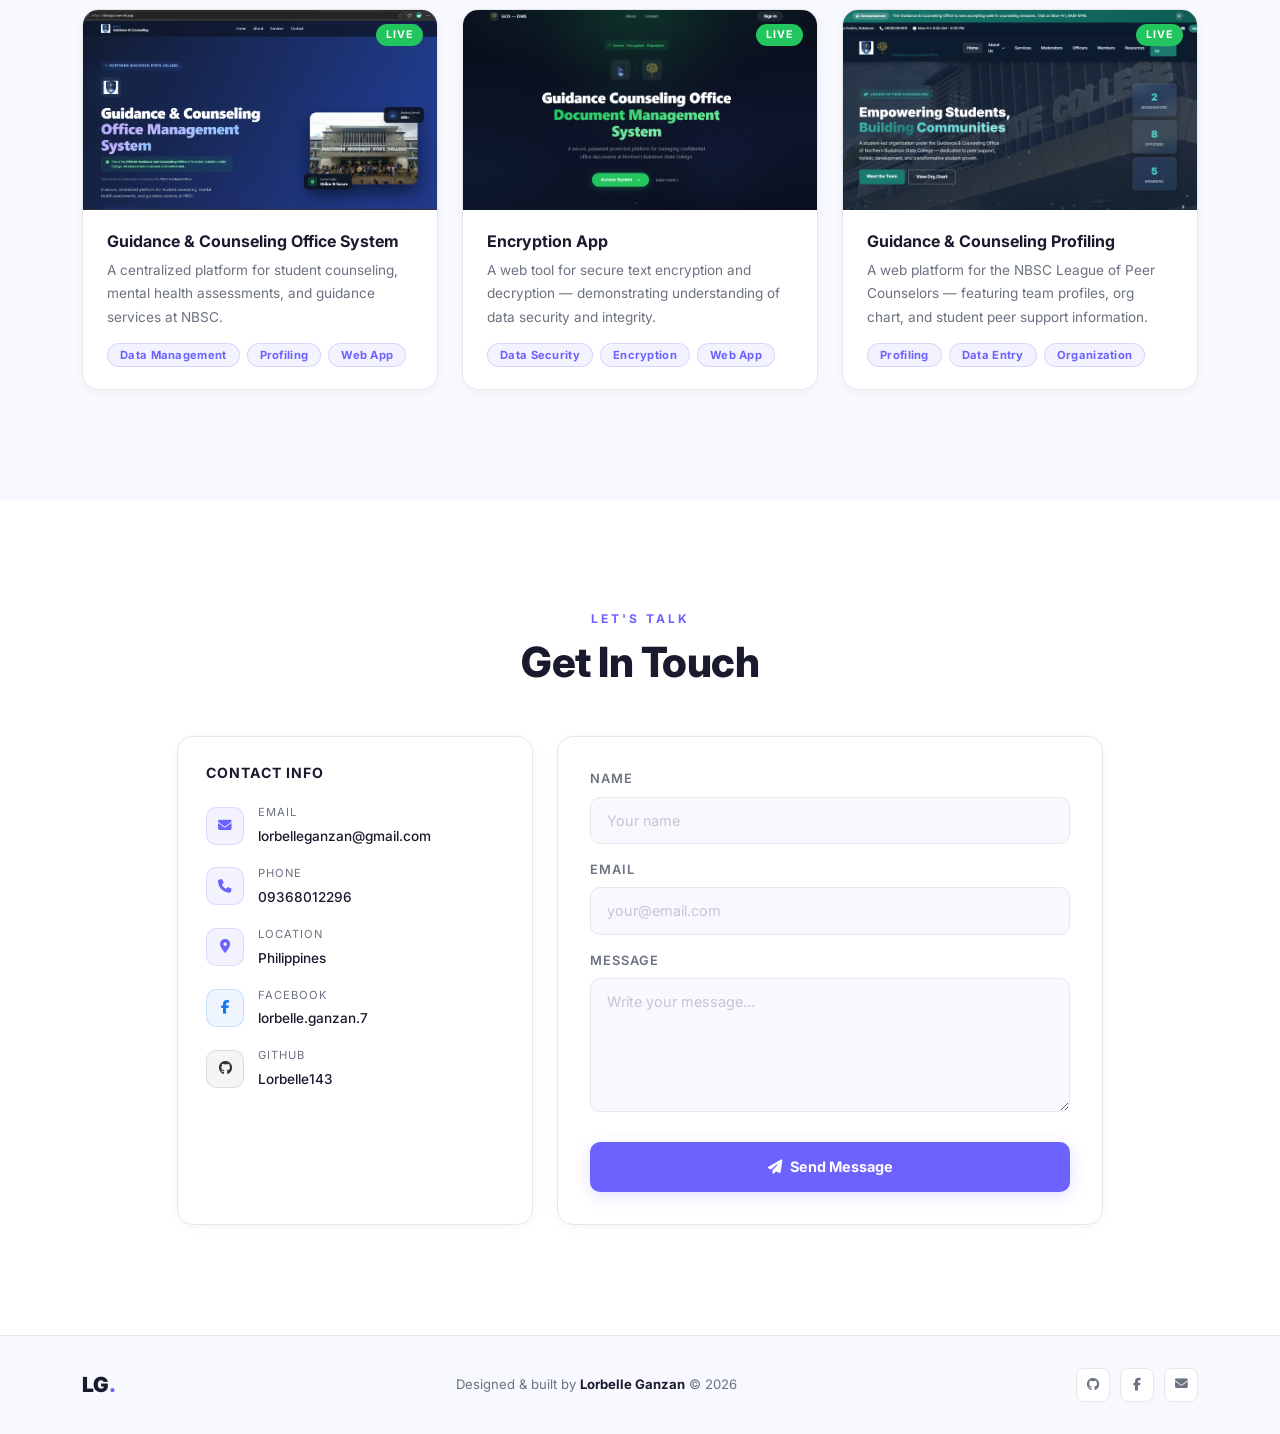
==== commit 58685bbd: "fix: update portfolio" ====
--- a/index.html
+++ b/index.html
@@ -3,12 +3,12 @@
 <head>
   <meta charset="UTF-8">
   <meta name="viewport" content="width=device-width, initial-scale=1.0">
-  <title>Lorbelle Ganzan | Data Analyst</title>
-  <meta name="description" content="Portfolio of Lorbelle Ganzan — Data Analyst & Data Encoder from the Philippines. Turning raw data into meaningful insights.">
+  <title>Lorbelle Ganzan | Web Developer</title>
+  <meta name="description" content="Portfolio of Lorbelle Ganzan — Fresh IT Graduate & Web Developer from the Philippines. Building web applications with passion and precision.">
 
   <!-- OG / Social Preview -->
-  <meta property="og:title" content="Lorbelle Ganzan | Data Analyst">
-  <meta property="og:description" content="Data Analyst & Data Encoder from the Philippines. Turning raw data into meaningful insights.">
+  <meta property="og:title" content="Lorbelle Ganzan |Resume">
+  <meta property="og:description" content="Fresh IT Graduate & Web Developer from the Philippines. Building web applications with passion and precision.">
   <meta property="og:image" content="https://lorbelleganzan.vercel.app/assets/profile.jpg">
   <meta property="og:url" content="https://lorbelleganzan.vercel.app">
   <meta property="og:type" content="website">
@@ -42,6 +42,7 @@
         <li class="nav-item"><a class="nav-link" href="#about">About</a></li>
         <li class="nav-item"><a class="nav-link" href="#skills">Skills</a></li>
         <li class="nav-item"><a class="nav-link" href="#education">Education</a></li>
+        <li class="nav-item"><a class="nav-link" href="#experience">Experience</a></li>
         <li class="nav-item"><a class="nav-link" href="#projects">Projects</a></li>
         <li class="nav-item"><a class="nav-link" href="#contact">Contact</a></li>
         <li class="nav-item ms-lg-2">
@@ -60,12 +61,12 @@
       <div class="col-lg-6 hero-left" data-aos="fade-right" data-aos-duration="900">
         <p class="hero-greeting">Hi, I'm Lorbelle Ganzan!</p>
         <h1 class="hero-title">
-          <span class="title-regular">DATA</span>
-          <span class="title-accent"> ANALYST</span><br>
-          <span class="title-sub">& Data Encoder</span>
+          <span class="title-regular">WEB</span>
+          <span class="title-accent"> DEVELOPER</span><br>
+          <span class="title-sub">& IT Graduate</span>
         </h1>
         <p class="hero-desc">
-          A detail-oriented and motivated Data Analyst & Data Encoder from the Philippines. I organize, process, and analyze data to help teams make smarter decisions.
+          A passionate and detail-oriented Web Developer and fresh IT Graduate from the Philippines. I build web applications that are functional, clean, and user-friendly.
         </p>
         <div class="hero-actions">
           <a href="#projects" class="btn-dark-custom">Projects &lt;/&gt;</a>
@@ -92,22 +93,22 @@
 <!-- Ticker Strip -->
 <div class="ticker-wrap">
   <div class="ticker-track">
-    <span>✦ Data Analyst</span>
-    <span>✦ Data Encoder</span>
-    <span>✦ Microsoft Excel</span>
-    <span>✦ Google Sheets</span>
-    <span>✦ Data Entry</span>
-    <span>✦ SQL Basics</span>
-    <span>✦ Data Visualization</span>
-    <span>✦ Attention to Detail</span>
-    <span>✦ Data Analyst</span>
-    <span>✦ Data Encoder</span>
-    <span>✦ Microsoft Excel</span>
-    <span>✦ Google Sheets</span>
-    <span>✦ Data Entry</span>
-    <span>✦ SQL Basics</span>
-    <span>✦ Data Visualization</span>
-    <span>✦ Attention to Detail</span>
+    <span>✦ Web Developer</span>
+    <span>✦ IT Graduate</span>
+    <span>✦ HTML & CSS</span>
+    <span>✦ PHP</span>
+    <span>✦ JavaScript</span>
+    <span>✦ Database Management</span>
+    <span>✦ System Testing</span>
+    <span>✦ Technical Documentation</span>
+    <span>✦ Web Developer</span>
+    <span>✦ IT Graduate</span>
+    <span>✦ HTML & CSS</span>
+    <span>✦ PHP</span>
+    <span>✦ JavaScript</span>
+    <span>✦ Database Management</span>
+    <span>✦ System Testing</span>
+    <span>✦ Technical Documentation</span>
   </div>
 </div>
 
@@ -120,8 +121,8 @@
         <p>Projects Done</p>
       </div>
       <div class="col-6 col-md-3 stat-item" data-aos="fade-up" data-aos-delay="100">
-        <h3 class="stat-num" data-target="5">0</h3>
-        <p>Tools Mastered</p>
+        <h3 class="stat-num" data-target="6">0</h3>
+        <p>Tech Skills</p>
       </div>
       <div class="col-6 col-md-3 stat-item" data-aos="fade-up" data-aos-delay="200">
         <h3 class="stat-num" data-target="4">0</h3>
@@ -143,25 +144,25 @@
         <div class="about-img-wrap">
           <img src="assets/profile.jpg" alt="Lorbelle Ganzan" class="about-img">
           <div class="about-badge">
-            <span class="badge-num">100%</span>
-            <span class="badge-label">Accurate</span>
+            <span class="badge-num">IT</span>
+            <span class="badge-label">Graduate</span>
           </div>
         </div>
       </div>
       <div class="col-lg-7" data-aos="fade-left">
         <p class="section-eyebrow">About Me</p>
-        <h2 class="section-heading">Turning raw data<br>into clear insights.</h2>
+        <h2 class="section-heading">Building web apps<br>with purpose.</h2>
         <p class="section-text mt-3">
-          I'm Lorbelle Ganzan, a BS Information Technology student from Northern Bukidnon State College. I'm passionate about data — organizing it, analyzing it, and presenting it in ways that are useful and easy to understand.
+          I'm Lorbelle Ganzan, a fresh graduate with a Bachelor of Science in Information Technology from Northern Bukidnon State College. I'm passionate about technology, web development, and data management.
         </p>
         <p class="section-text">
-          I bring strong attention to detail, accuracy, and a systematic approach to every task. Whether it's data entry, spreadsheet management, or building simple data-driven systems, I get it done right.
+          Through my internship and academic projects, I gained hands-on experience in web application development, system testing, technical documentation, and database management. I'm a fast learner, detail-oriented, and eager to grow as an IT professional.
         </p>
         <div class="about-chips mt-4">
           <span class="chip"><i class="fas fa-map-marker-alt"></i> Philippines</span>
-          <span class="chip"><i class="fas fa-table"></i> Data Analyst</span>
-          <span class="chip"><i class="fas fa-keyboard"></i> Data Encoder</span>
-          <span class="chip"><i class="fas fa-graduation-cap"></i> BSIT Student</span>
+          <span class="chip"><i class="fas fa-code"></i> Web Developer</span>
+          <span class="chip"><i class="fas fa-laptop-code"></i> IT Graduate</span>
+          <span class="chip"><i class="fas fa-graduation-cap"></i> BSIT</span>
         </div>
         <div class="mt-4">
           <a href="assets/resume.pdf" download class="btn-dark-custom" style="display:inline-flex; align-items:center; gap:8px;">
@@ -180,59 +181,93 @@
       <p class="section-eyebrow">What I Can Do</p>
       <h2 class="section-heading">Skills & Tools</h2>
     </div>
+
+    <div class="text-center mb-4" data-aos="fade-up">
+      <p class="section-eyebrow" style="margin-bottom:0;">Technical Skills</p>
+    </div>
+    <div class="row g-4 justify-content-center mb-5">
+      <div class="col-6 col-md-4 col-lg-2" data-aos="fade-up" data-aos-delay="0">
+        <div class="skill-card">
+          <div class="skill-icon-wrap"><i class="fab fa-html5"></i></div>
+          <p>HTML</p>
+        </div>
+      </div>
+      <div class="col-6 col-md-4 col-lg-2" data-aos="fade-up" data-aos-delay="70">
+        <div class="skill-card">
+          <div class="skill-icon-wrap"><i class="fab fa-css3-alt"></i></div>
+          <p>CSS</p>
+        </div>
+      </div>
+      <div class="col-6 col-md-4 col-lg-2" data-aos="fade-up" data-aos-delay="140">
+        <div class="skill-card">
+          <div class="skill-icon-wrap"><i class="fab fa-php"></i></div>
+          <p>PHP</p>
+        </div>
+      </div>
+      <div class="col-6 col-md-4 col-lg-2" data-aos="fade-up" data-aos-delay="210">
+        <div class="skill-card">
+          <div class="skill-icon-wrap"><i class="fab fa-github"></i></div>
+          <p>GitHub</p>
+        </div>
+      </div>
+      <div class="col-6 col-md-4 col-lg-2" data-aos="fade-up" data-aos-delay="280">
+        <div class="skill-card">
+          <div class="skill-icon-wrap"><i class="fab fa-google"></i></div>
+          <p>Google Sheets</p>
+        </div>
+      </div>
+      <div class="col-6 col-md-4 col-lg-2" data-aos="fade-up" data-aos-delay="350">
+        <div class="skill-card">
+          <div class="skill-icon-wrap"><i class="fas fa-file-powerpoint"></i></div>
+          <p>PowerPoint</p>
+        </div>
+      </div>
+      <div class="col-6 col-md-4 col-lg-2" data-aos="fade-up" data-aos-delay="420">
+        <div class="skill-card">
+          <div class="skill-icon-wrap"><i class="fas fa-file-word"></i></div>
+          <p>MS Word</p>
+        </div>
+      </div>
+      <div class="col-6 col-md-4 col-lg-2" data-aos="fade-up" data-aos-delay="490">
+        <div class="skill-card">
+          <div class="skill-icon-wrap"><i class="fas fa-file-alt"></i></div>
+          <p>Google Forms</p>
+        </div>
+      </div>
+    </div>
+
+    <div class="text-center mb-4" data-aos="fade-up">
+      <p class="section-eyebrow" style="margin-bottom:0;">Soft Skills</p>
+    </div>
     <div class="row g-4 justify-content-center">
       <div class="col-6 col-md-4 col-lg-2" data-aos="fade-up" data-aos-delay="0">
         <div class="skill-card">
-          <div class="skill-icon-wrap"><i class="fas fa-file-excel"></i></div>
-          <p>MS Excel</p>
+          <div class="skill-icon-wrap"><i class="fas fa-comments"></i></div>
+          <p>Communication</p>
         </div>
       </div>
       <div class="col-6 col-md-4 col-lg-2" data-aos="fade-up" data-aos-delay="70">
         <div class="skill-card">
-          <div class="skill-icon-wrap"><i class="fab fa-google"></i></div>
-          <p>Google Sheets</p>
+          <div class="skill-icon-wrap"><i class="fas fa-search"></i></div>
+          <p>Attention to Detail</p>
         </div>
       </div>
       <div class="col-6 col-md-4 col-lg-2" data-aos="fade-up" data-aos-delay="140">
         <div class="skill-card">
-          <div class="skill-icon-wrap"><i class="fas fa-database"></i></div>
-          <p>SQL Basics</p>
+          <div class="skill-icon-wrap"><i class="fas fa-clock"></i></div>
+          <p>Time Management</p>
         </div>
       </div>
       <div class="col-6 col-md-4 col-lg-2" data-aos="fade-up" data-aos-delay="210">
         <div class="skill-card">
-          <div class="skill-icon-wrap"><i class="fas fa-keyboard"></i></div>
-          <p>Data Entry</p>
+          <div class="skill-icon-wrap"><i class="fas fa-users"></i></div>
+          <p>Teamwork</p>
         </div>
       </div>
       <div class="col-6 col-md-4 col-lg-2" data-aos="fade-up" data-aos-delay="280">
         <div class="skill-card">
-          <div class="skill-icon-wrap"><i class="fas fa-chart-bar"></i></div>
-          <p>Data Visualization</p>
-        </div>
-      </div>
-      <div class="col-6 col-md-4 col-lg-2" data-aos="fade-up" data-aos-delay="350">
-        <div class="skill-card">
-          <div class="skill-icon-wrap"><i class="fas fa-search"></i></div>
-          <p>Data Cleaning</p>
-        </div>
-      </div>
-      <div class="col-6 col-md-4 col-lg-2" data-aos="fade-up" data-aos-delay="420">
-        <div class="skill-card">
-          <div class="skill-icon-wrap"><i class="fas fa-file-word"></i></div>
-          <p>MS Word</p>
-        </div>
-      </div>
-      <div class="col-6 col-md-4 col-lg-2" data-aos="fade-up" data-aos-delay="490">
-        <div class="skill-card">
-          <div class="skill-icon-wrap"><i class="fas fa-file-powerpoint"></i></div>
-          <p>PowerPoint</p>
-        </div>
-      </div>
-      <div class="col-6 col-md-4 col-lg-2" data-aos="fade-up" data-aos-delay="560">
-        <div class="skill-card">
-          <div class="skill-icon-wrap"><i class="fas fa-check-double"></i></div>
-          <p>Accuracy</p>
+          <div class="skill-icon-wrap"><i class="fas fa-sync-alt"></i></div>
+          <p>Adaptability</p>
         </div>
       </div>
     </div>
@@ -255,7 +290,7 @@
             <span class="edu-year">2022 — 2026</span>
             <h5 class="edu-degree">Bachelor of Science in Information Technology</h5>
             <p class="edu-school">Northern Bukidnon State College — Kihare, Manolo Fortich, Bukidnon, Philippines</p>
-            <p class="edu-desc">Gained solid foundation in database management, systems analysis, data structures, and information systems — directly applicable to data roles.</p>
+            <p class="edu-desc">Gained practical knowledge in web development, database management, software testing, system analysis, and technical documentation.</p>
           </div>
         </div>
 
@@ -266,6 +301,51 @@
             <h5 class="edu-degree">Senior High School — HUMSS Strand</h5>
             <p class="edu-school">Manolo Fortich National High School — Tankulan, Manolo Fortich, Bukidnon, Philippines</p>
             <p class="edu-desc">Developed strong analytical, communication, and critical thinking skills through the Humanities and Social Sciences strand.</p>
+          </div>
+        </div>
+
+      </div>
+    </div>
+  </div>
+</section>
+
+<!-- Experience -->
+<section id="experience" class="section section-light">
+  <div class="container">
+    <div class="text-center mb-5" data-aos="fade-up">
+      <p class="section-eyebrow">Work History</p>
+      <h2 class="section-heading">Experience</h2>
+    </div>
+    <div class="row justify-content-center">
+      <div class="col-lg-8">
+
+        <div class="edu-item" data-aos="fade-up" data-aos-delay="0">
+          <div class="edu-icon"><i class="fas fa-laptop-code"></i></div>
+          <div class="edu-body">
+            <span class="edu-year">2025 — 2026</span>
+            <h5 class="edu-degree">Information Technology Intern</h5>
+            <p class="edu-school">Northern Bukidnon State College (NBSC)</p>
+            <p class="edu-desc">Assisted in developing and maintaining web-based information systems. Performed data entry, system testing, and bug fixing. Provided technical support to faculty and staff. Prepared system documentation and user guides.</p>
+          </div>
+        </div>
+
+        <div class="edu-item" data-aos="fade-up" data-aos-delay="100">
+          <div class="edu-icon"><i class="fas fa-code"></i></div>
+          <div class="edu-body">
+            <span class="edu-year">2025 — 2026</span>
+            <h5 class="edu-degree">Web Developer</h5>
+            <p class="edu-school">NBSC Guidance Office Appointment System</p>
+            <p class="edu-desc">Built an online appointment and guidance management system. Developed student scheduling and appointment features. Integrated secure login and database management. Improved accessibility and efficiency of office services.</p>
+          </div>
+        </div>
+
+        <div class="edu-item" data-aos="fade-up" data-aos-delay="200">
+          <div class="edu-icon"><i class="fas fa-shield-alt"></i></div>
+          <div class="edu-body">
+            <span class="edu-year">2025 — 2026</span>
+            <h5 class="edu-degree">Web Developer</h5>
+            <p class="edu-school">Encryption File Management System</p>
+            <p class="edu-desc">Developed a web application for secure file encryption and decryption. Implemented file upload and encryption features. Focused on data security and user-friendly interface. Performed testing and debugging before deployment.</p>
           </div>
         </div>
 
